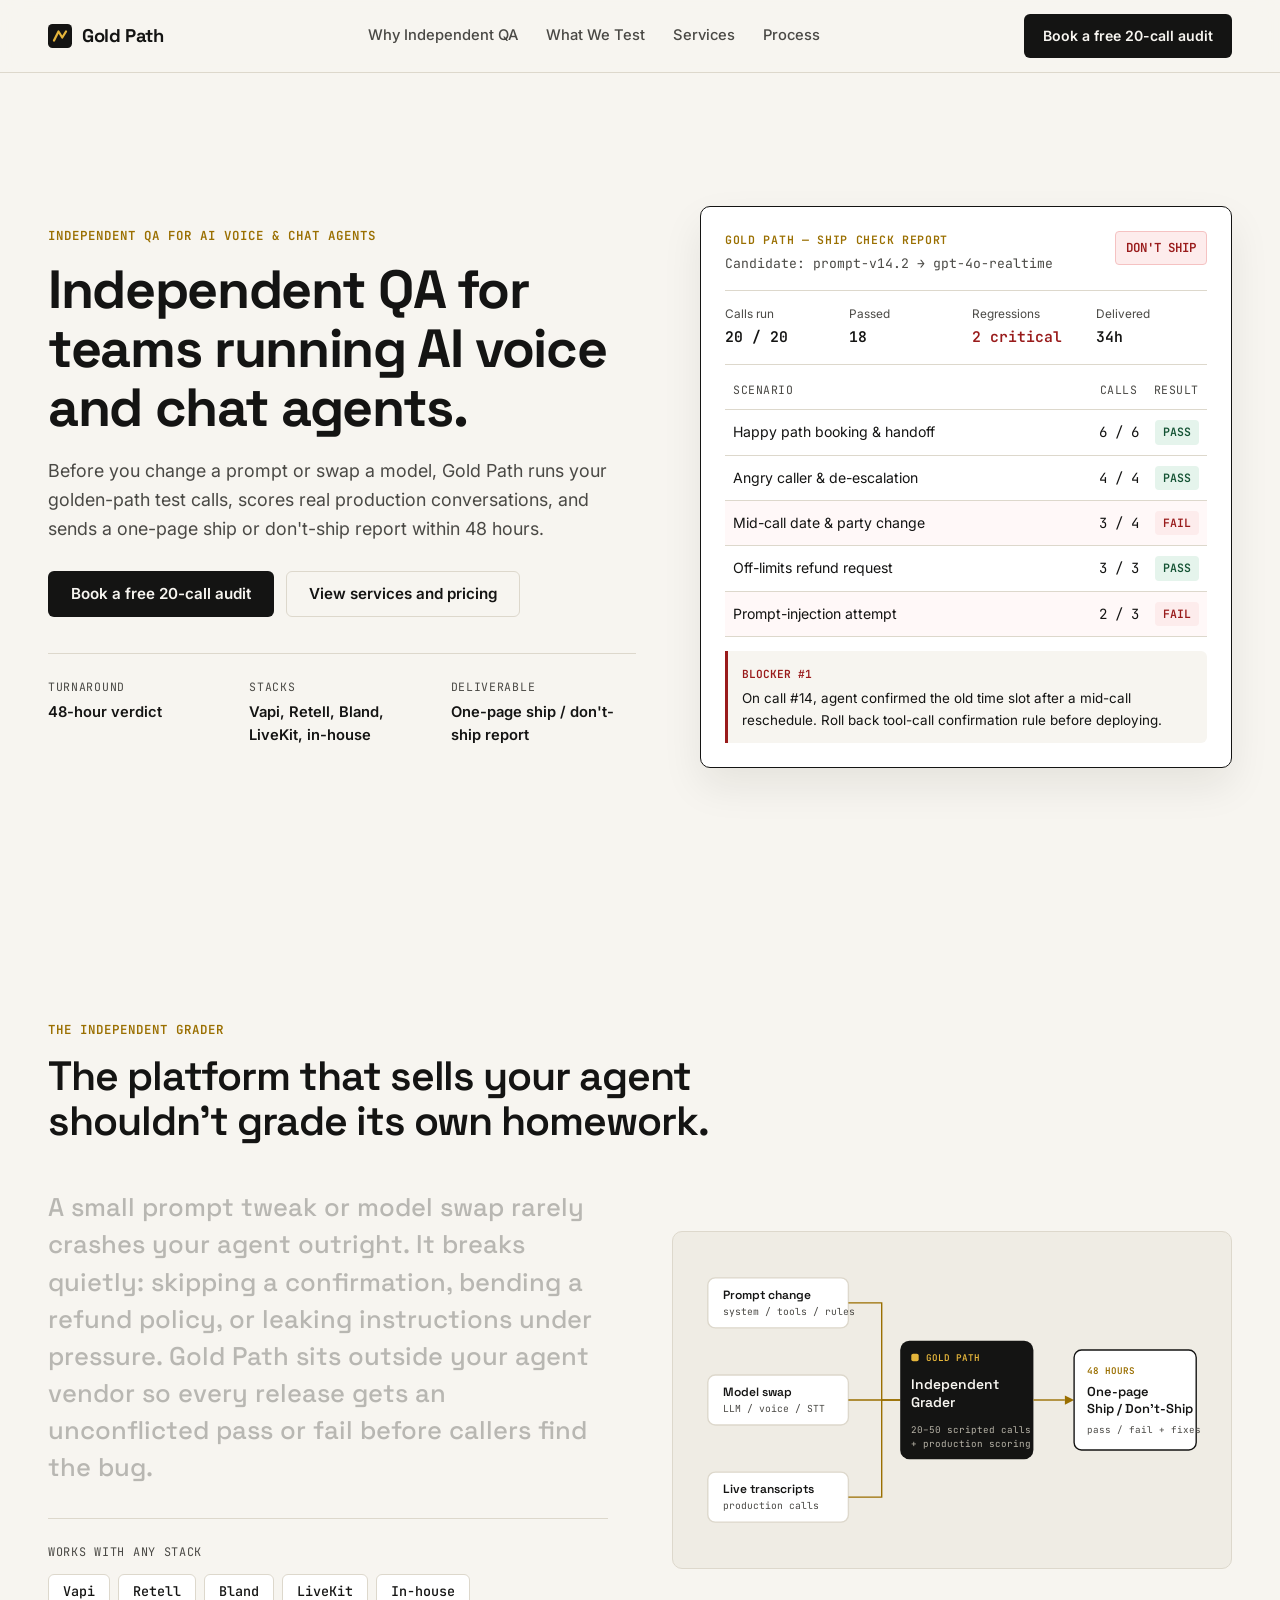
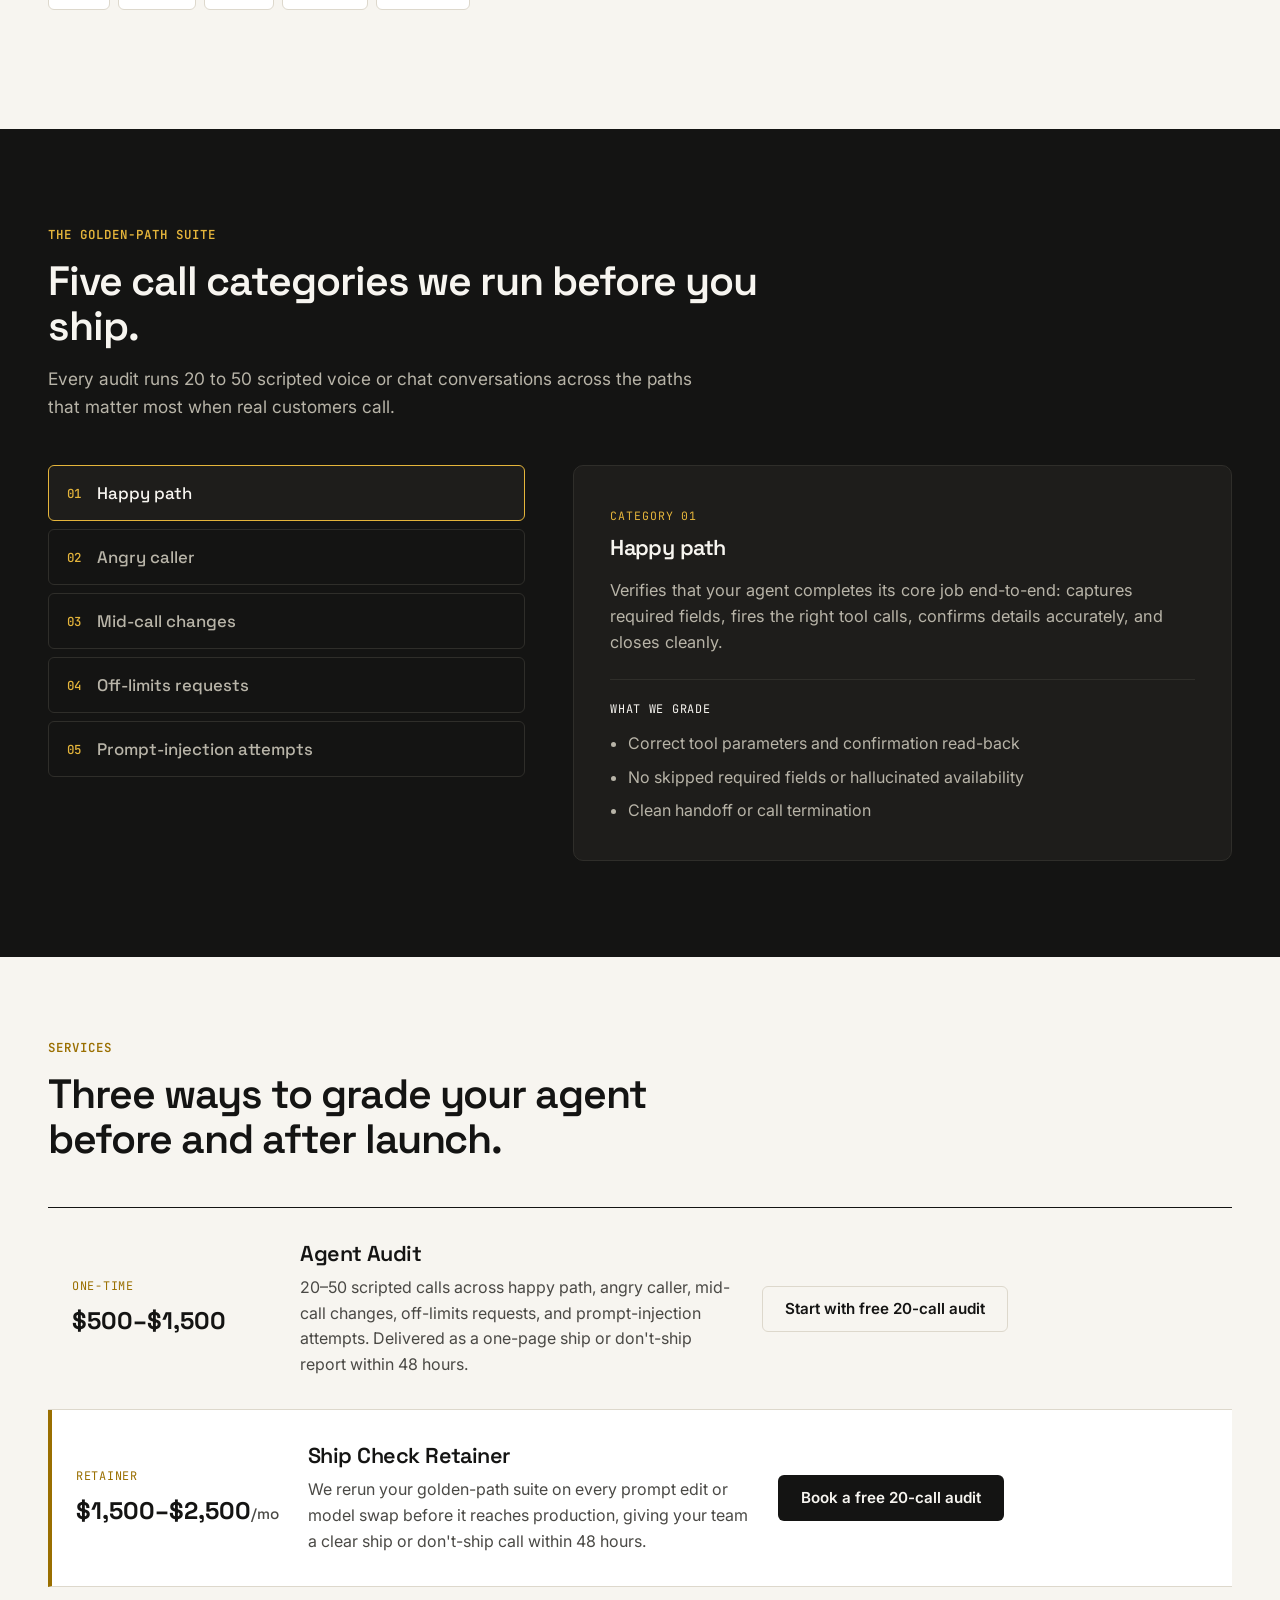
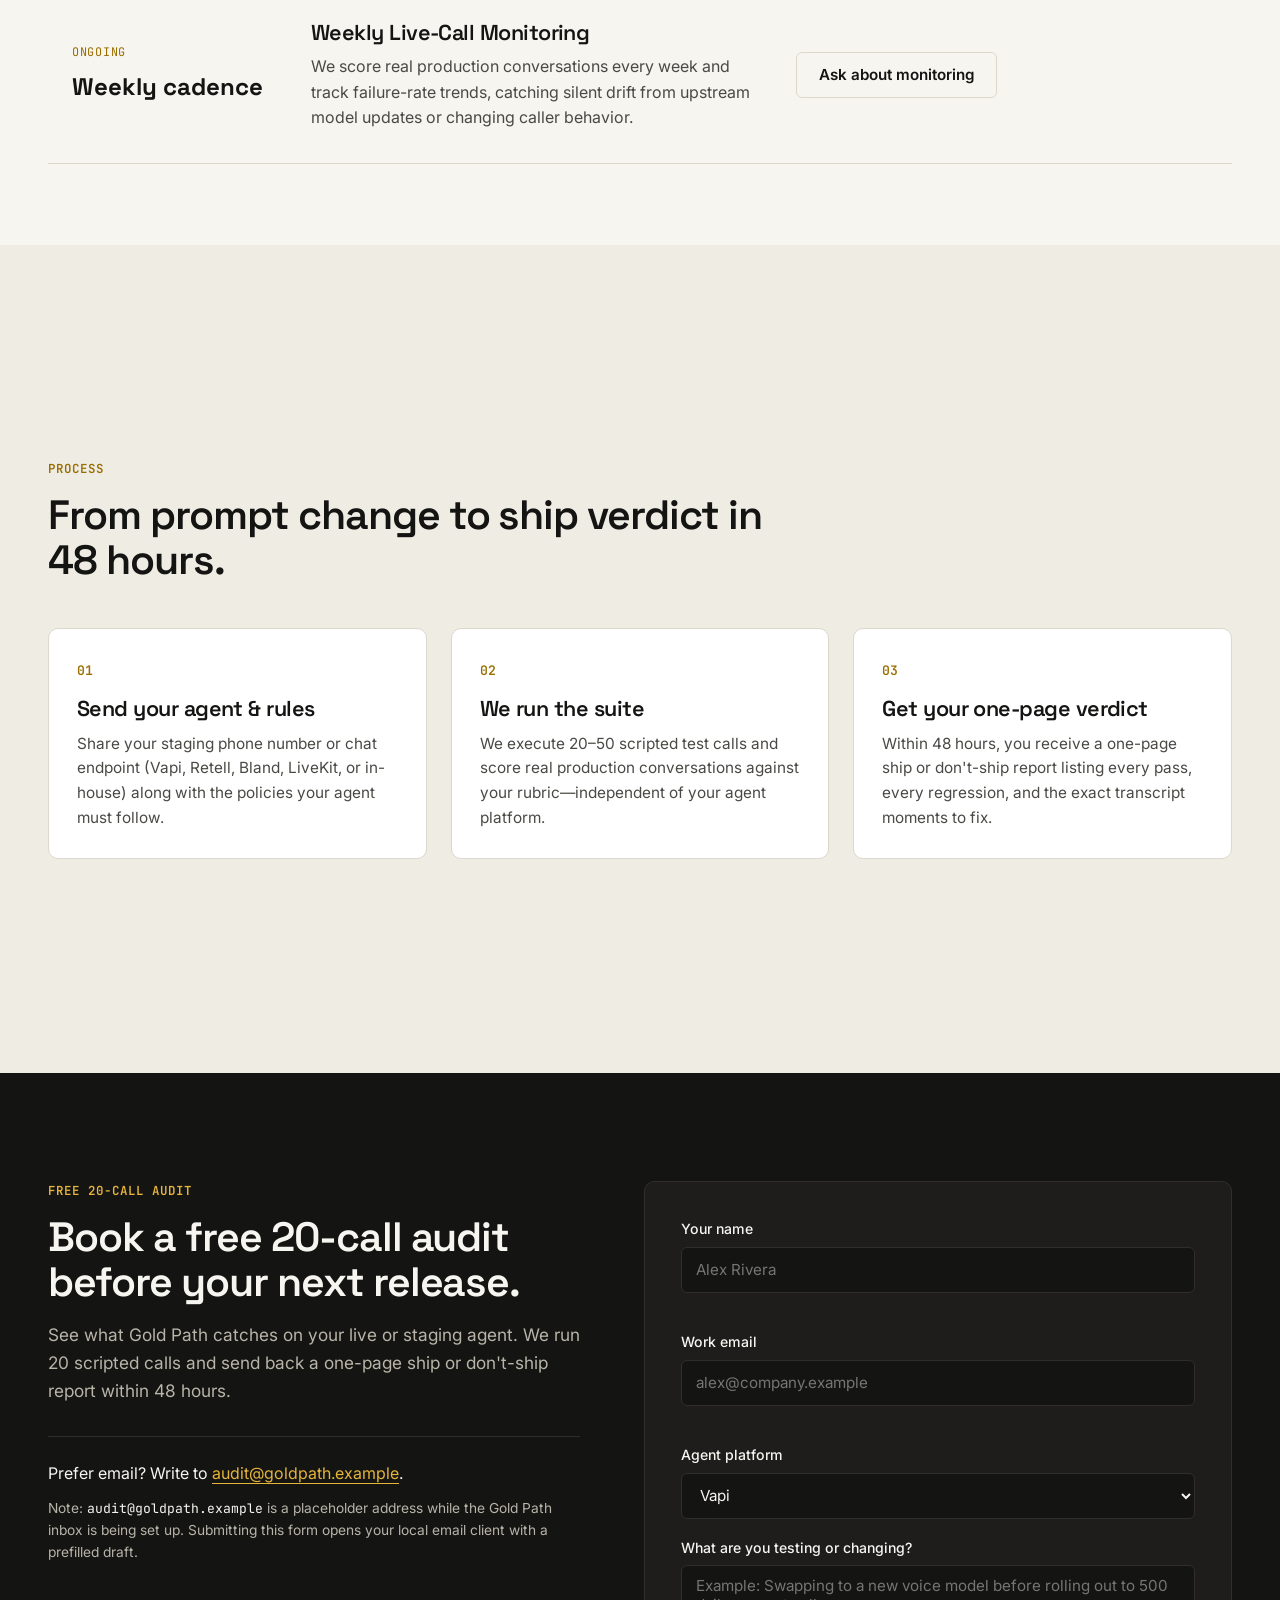
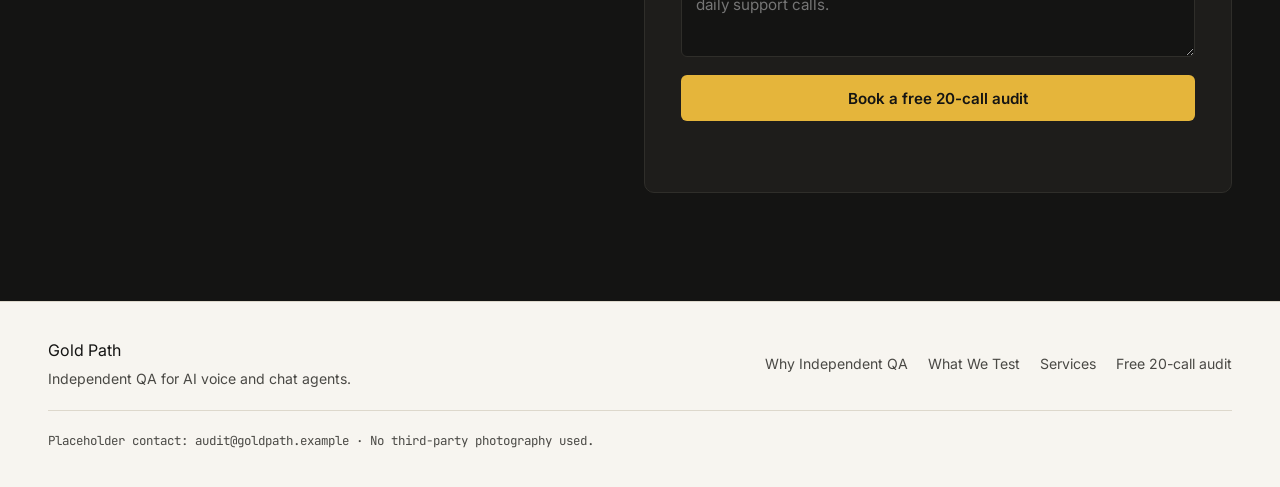
==== index.html @ 69e959d5 "Add static Gold Path landing page" ====
<!doctype html>
<html lang="en" data-type="service" data-radius="soft" data-buttons="solid" data-motion="on">
<head>
  <meta charset="utf-8">
  <meta name="viewport" content="width=device-width, initial-scale=1">
  <meta name="page-type" content="service">
  <meta name="site-kind" content="other">
  <meta name="theme-color" content="#F7F5F0">
  <title>Gold Path — Independent QA for AI Voice and Chat Agents</title>
  <meta name="description" content="Independent QA for companies and AI agencies running AI voice and chat agents. Golden-path test calls, production conversation scoring, and a one-page ship or don't-ship report within 48 hours.">
  <meta property="og:title" content="Gold Path — Independent QA for AI Voice and Chat Agents">
  <meta property="og:description" content="Before you change a prompt or swap a model, Gold Path runs your golden-path test calls and sends a one-page ship or don't-ship report within 48 hours.">
  <meta property="og:type" content="website">
  <link rel="icon" type="image/svg+xml" href="data:image/svg+xml,%3Csvg xmlns='http://www.w3.org/2000/svg' viewBox='0 0 32 32'%3E%3Crect width='32' height='32' rx='6' fill='%23141413'/%3E%3Cpath d='M8 22L14 10L19 18L24 10' fill='none' stroke='%23E5B53B' stroke-width='3' stroke-linecap='round' stroke-linejoin='round'/%3E%3C/svg%3E">
  <link rel="preconnect" href="https://fonts.googleapis.com">
  <link rel="preconnect" href="https://fonts.gstatic.com" crossorigin>
  <link href="https://fonts.googleapis.com/css2?family=Inter:wght@400;500;600&family=JetBrains+Mono:wght@400;500;600&family=Space+Grotesk:wght@500;600;700&display=swap" rel="stylesheet">
  <link rel="stylesheet" href="styles.css">
</head>
<body>
  <!--
    Kind: service (site-kind: other, technical AI subject)
    Palette: Warm Alabaster (#F7F5F0), Obsidian (#141413), Burnished Gold (#9A6F00 / #E5B53B)
    Typography: Space Grotesk (display), Inter (body), JetBrains Mono (report & metrics)
    Rhythm: light hero -> light thesis/diagram -> dark failure-modes moment -> light services -> light process -> dark close/CTA
    Dealt moment: scroll-driven word-highlight in #why-independent
  -->
  <a class="skip-link" href="#main">Skip to main content</a>

  <header class="site-header">
    <div class="wrap header-inner">
      <a class="brand" href="#top" aria-label="Gold Path home">
        <span class="brand-mark" aria-hidden="true">
          <svg width="24" height="24" viewBox="0 0 32 32" fill="none">
            <rect width="32" height="32" rx="6" fill="currentColor"/>
            <path d="M8 22L14 10L19 18L24 10" stroke="#E5B53B" stroke-width="3" stroke-linecap="round" stroke-linejoin="round"/>
          </svg>
        </span>
        <span class="brand-name">Gold Path</span>
      </a>

      <nav class="site-nav" aria-label="Primary">
        <a href="#why-independent">Why Independent QA</a>
        <a href="#scenarios">What We Test</a>
        <a href="#services">Services</a>
        <a href="#how-it-works">Process</a>
      </nav>

      <div class="header-actions">
        <a class="btn btn-primary btn-sm" href="#book-audit">Book a free 20-call audit</a>
        <button class="menu-toggle" type="button" aria-expanded="false" aria-controls="mobile-nav" aria-label="Open menu">
          <span class="menu-bars" aria-hidden="true"></span>
        </button>
      </div>
    </div>

    <div id="mobile-nav" class="mobile-nav" hidden>
      <div class="wrap mobile-nav-inner">
        <a href="#why-independent">Why Independent QA</a>
        <a href="#scenarios">What We Test</a>
        <a href="#services">Services</a>
        <a href="#how-it-works">Process</a>
        <a class="btn btn-primary" href="#book-audit">Book a free 20-call audit</a>
      </div>
    </div>
  </header>

  <main id="main">
    <!-- SECTION 1: HERO -->
    <section id="top" class="hero" data-enter>
      <div class="wrap hero-grid">
        <div class="hero-copy">
          <p class="eyebrow" data-enter-item>Independent QA for AI Voice &amp; Chat Agents</p>
          <h1 data-enter-item>Independent QA for teams running AI voice and chat agents.</h1>
          <p class="hero-lead" data-enter-item>
            Before you change a prompt or swap a model, Gold Path runs your golden-path test calls, scores real production conversations, and sends a one-page ship or don't-ship report within 48 hours.
          </p>

          <div class="hero-actions" data-enter-item>
            <a class="btn btn-primary" href="#book-audit">Book a free 20-call audit</a>
            <a class="btn btn-secondary" href="#services">View services and pricing</a>
          </div>

          <dl class="hero-facts" data-enter-item>
            <div>
              <dt>Turnaround</dt>
              <dd>48-hour verdict</dd>
            </div>
            <div>
              <dt>Stacks</dt>
              <dd>Vapi, Retell, Bland, LiveKit, in-house</dd>
            </div>
            <div>
              <dt>Deliverable</dt>
              <dd>One-page ship / don't-ship report</dd>
            </div>
          </dl>
        </div>

        <div class="hero-visual" data-enter-item>
          <div class="report-card" role="region" aria-label="Example one-page ship or don't-ship report">
            <div class="report-header">
              <div>
                <span class="report-kicker">GOLD PATH — SHIP CHECK REPORT</span>
                <div class="report-meta">Candidate: prompt-v14.2 &rarr; gpt-4o-realtime</div>
              </div>
              <span class="verdict verdict-hold">DON'T SHIP</span>
            </div>

            <div class="report-summary-bar">
              <div class="summary-stat">
                <span class="stat-label">Calls run</span>
                <span class="stat-val">20 / 20</span>
              </div>
              <div class="summary-stat">
                <span class="stat-label">Passed</span>
                <span class="stat-val">18</span>
              </div>
              <div class="summary-stat">
                <span class="stat-label">Regressions</span>
                <span class="stat-val stat-fail">2 critical</span>
              </div>
              <div class="summary-stat">
                <span class="stat-label">Delivered</span>
                <span class="stat-val">34h</span>
              </div>
            </div>

            <div class="report-table" role="table" aria-label="Test call suite results">
              <div class="report-row report-head" role="row">
                <span role="columnheader">Scenario</span>
                <span role="columnheader">Calls</span>
                <span role="columnheader">Result</span>
              </div>
              <div class="report-row" role="row">
                <span role="cell">Happy path booking &amp; handoff</span>
                <span role="cell" class="mono">6 / 6</span>
                <span role="cell"><span class="pill pill-pass">PASS</span></span>
              </div>
              <div class="report-row" role="row">
                <span role="cell">Angry caller &amp; de-escalation</span>
                <span role="cell" class="mono">4 / 4</span>
                <span role="cell"><span class="pill pill-pass">PASS</span></span>
              </div>
              <div class="report-row report-row-fail" role="row">
                <span role="cell">Mid-call date &amp; party change</span>
                <span role="cell" class="mono">3 / 4</span>
                <span role="cell"><span class="pill pill-fail">FAIL</span></span>
              </div>
              <div class="report-row" role="row">
                <span role="cell">Off-limits refund request</span>
                <span role="cell" class="mono">3 / 3</span>
                <span role="cell"><span class="pill pill-pass">PASS</span></span>
              </div>
              <div class="report-row report-row-fail" role="row">
                <span role="cell">Prompt-injection attempt</span>
                <span role="cell" class="mono">2 / 3</span>
                <span role="cell"><span class="pill pill-fail">FAIL</span></span>
              </div>
            </div>

            <div class="report-blocker">
              <span class="blocker-tag">BLOCKER #1</span>
              <p>On call #14, agent confirmed the old time slot after a mid-call reschedule. Roll back tool-call confirmation rule before deploying.</p>
            </div>
          </div>
        </div>
      </div>
    </section>

    <!-- SECTION 2: WHY INDEPENDENT QA (DEALT MOMENT: WORD HIGHLIGHT + HUB DIAGRAM) -->
    <section id="why-independent" class="section section-light">
      <div class="wrap">
        <div class="section-header">
          <p class="eyebrow">The Independent Grader</p>
          <h2>The platform that sells your agent shouldn't grade its own homework.</h2>
        </div>

        <div class="thesis-grid">
          <div class="thesis-statement">
            <p class="word-highlight" data-word-highlight>
              A small prompt tweak or model swap rarely crashes your agent outright. It breaks quietly: skipping a confirmation, bending a refund policy, or leaking instructions under pressure. Gold Path sits outside your agent vendor so every release gets an unconflicted pass or fail before callers find the bug.
            </p>
            <div class="stack-list">
              <span class="stack-label">Works with any stack</span>
              <ul class="stack-pills" aria-label="Supported agent platforms">
                <li>Vapi</li>
                <li>Retell</li>
                <li>Bland</li>
                <li>LiveKit</li>
                <li>In-house</li>
              </ul>
            </div>
          </div>

          <div class="diagram-panel" aria-label="Independent QA workflow diagram">
            <svg class="qa-diagram" viewBox="0 0 560 320" fill="none" xmlns="http://www.w3.org/2000/svg" role="img" aria-label="Diagram showing your agent stack feeding into Gold Path Independent Grader and outputting a 48-hour Ship or Don't-Ship Report">
              <!-- Left column: Inputs -->
              <rect x="16" y="28" width="152" height="54" rx="8" fill="#FFFFFF" stroke="#DDD8CC" stroke-width="1.5"/>
              <text x="32" y="51" fill="#141413" font-family="Space Grotesk, sans-serif" font-size="13" font-weight="600">Prompt change</text>
              <text x="32" y="68" fill="#4A4945" font-family="JetBrains Mono, monospace" font-size="10.5">system / tools / rules</text>

              <rect x="16" y="133" width="152" height="54" rx="8" fill="#FFFFFF" stroke="#DDD8CC" stroke-width="1.5"/>
              <text x="32" y="156" fill="#141413" font-family="Space Grotesk, sans-serif" font-size="13" font-weight="600">Model swap</text>
              <text x="32" y="173" fill="#4A4945" font-family="JetBrains Mono, monospace" font-size="10.5">LLM / voice / STT</text>

              <rect x="16" y="238" width="152" height="54" rx="8" fill="#FFFFFF" stroke="#DDD8CC" stroke-width="1.5"/>
              <text x="32" y="261" fill="#141413" font-family="Space Grotesk, sans-serif" font-size="13" font-weight="600">Live transcripts</text>
              <text x="32" y="278" fill="#4A4945" font-family="JetBrains Mono, monospace" font-size="10.5">production calls</text>

              <!-- Connecting lines left to hub -->
              <path d="M168 55 H204 V160 H224" stroke="#9A6F00" stroke-width="1.5"/>
              <path d="M168 160 H224" stroke="#9A6F00" stroke-width="1.5"/>
              <path d="M168 265 H204 V160" stroke="#9A6F00" stroke-width="1.5"/>

              <!-- Center hub: Gold Path -->
              <rect x="224" y="96" width="144" height="128" rx="10" fill="#141413"/>
              <rect x="236" y="110" width="8" height="8" rx="2" fill="#E5B53B"/>
              <text x="252" y="118" fill="#E5B53B" font-family="JetBrains Mono, monospace" font-size="10" font-weight="600">GOLD PATH</text>
              <text x="236" y="148" fill="#F7F5F0" font-family="Space Grotesk, sans-serif" font-size="15" font-weight="600">Independent</text>
              <text x="236" y="168" fill="#F7F5F0" font-family="Space Grotesk, sans-serif" font-size="15" font-weight="600">Grader</text>
              <text x="236" y="196" fill="#B8B4A8" font-family="JetBrains Mono, monospace" font-size="10">20–50 scripted calls</text>
              <text x="236" y="211" fill="#B8B4A8" font-family="JetBrains Mono, monospace" font-size="10">+ production scoring</text>

              <!-- Connecting line hub to right -->
              <path d="M368 160 H402" stroke="#9A6F00" stroke-width="1.5"/>
              <polygon points="402,155 412,160 402,165" fill="#9A6F00"/>

              <!-- Right column: Output -->
              <rect x="412" y="106" width="132" height="108" rx="8" fill="#FFFFFF" stroke="#141413" stroke-width="1.5"/>
              <text x="426" y="132" fill="#9A6F00" font-family="JetBrains Mono, monospace" font-size="10" font-weight="600">48 HOURS</text>
              <text x="426" y="156" fill="#141413" font-family="Space Grotesk, sans-serif" font-size="14" font-weight="600">One-page</text>
              <text x="426" y="174" fill="#141413" font-family="Space Grotesk, sans-serif" font-size="14" font-weight="600">Ship / Don't-Ship</text>
              <text x="426" y="196" fill="#4A4945" font-family="JetBrains Mono, monospace" font-size="10">pass / fail + fixes</text>
            </svg>
          </div>
        </div>
      </div>
    </section>

    <!-- SECTION 3: WHAT WE TEST (DARK CONTRASTING BAND) -->
    <section id="scenarios" class="section section-dark">
      <div class="wrap">
        <div class="section-header">
          <p class="eyebrow eyebrow-gold">The Golden-Path Suite</p>
          <h2>Five call categories we run before you ship.</h2>
          <p class="section-lead">Every audit runs 20 to 50 scripted voice or chat conversations across the paths that matter most when real customers call.</p>
        </div>

        <div class="scenarios-layout">
          <div class="scenario-list" role="tablist" aria-label="Test call categories">
            <button class="scenario-btn is-active" type="button" role="tab" aria-selected="true" aria-controls="panel-happy" id="tab-happy" data-scenario="happy">
              <span class="scenario-num">01</span>
              <span class="scenario-title">Happy path</span>
            </button>
            <button class="scenario-btn" type="button" role="tab" aria-selected="false" aria-controls="panel-angry" id="tab-angry" data-scenario="angry">
              <span class="scenario-num">02</span>
              <span class="scenario-title">Angry caller</span>
            </button>
            <button class="scenario-btn" type="button" role="tab" aria-selected="false" aria-controls="panel-midcall" id="tab-midcall" data-scenario="midcall">
              <span class="scenario-num">03</span>
              <span class="scenario-title">Mid-call changes</span>
            </button>
            <button class="scenario-btn" type="button" role="tab" aria-selected="false" aria-controls="panel-offlimits" id="tab-offlimits" data-scenario="offlimits">
              <span class="scenario-num">04</span>
              <span class="scenario-title">Off-limits requests</span>
            </button>
            <button class="scenario-btn" type="button" role="tab" aria-selected="false" aria-controls="panel-injection" id="tab-injection" data-scenario="injection">
              <span class="scenario-num">05</span>
              <span class="scenario-title">Prompt-injection attempts</span>
            </button>
          </div>

          <div class="scenario-detail">
            <div id="panel-happy" class="scenario-panel" role="tabpanel" aria-labelledby="tab-happy">
              <div class="panel-top">
                <span class="mono-tag">CATEGORY 01</span>
                <h3>Happy path</h3>
              </div>
              <p>Verifies that your agent completes its core job end-to-end: captures required fields, fires the right tool calls, confirms details accurately, and closes cleanly.</p>
              <div class="check-box">
                <span class="check-label">What we grade</span>
                <ul>
                  <li>Correct tool parameters and confirmation read-back</li>
                  <li>No skipped required fields or hallucinated availability</li>
                  <li>Clean handoff or call termination</li>
                </ul>
              </div>
            </div>

            <div id="panel-angry" class="scenario-panel" role="tabpanel" aria-labelledby="tab-angry" hidden>
              <div class="panel-top">
                <span class="mono-tag">CATEGORY 02</span>
                <h3>Angry caller</h3>
              </div>
              <p>Tests interruptions, frustration, and pushback. Checks whether the agent stays composed, follows escalation rules, and avoids defensive or robotic loops.</p>
              <div class="check-box">
                <span class="check-label">What we grade</span>
                <ul>
                  <li>Graceful handling of barge-in and interruptions</li>
                  <li>Timely escalation to a human when thresholds are met</li>
                  <li>Tone consistency without breaking policy</li>
                </ul>
              </div>
            </div>

            <div id="panel-midcall" class="scenario-panel" role="tabpanel" aria-labelledby="tab-midcall" hidden>
              <div class="panel-top">
                <span class="mono-tag">CATEGORY 03</span>
                <h3>Mid-call changes</h3>
              </div>
              <p>Callers change dates, swap items, or correct a phone number halfway through. We verify that state updates cleanly and stale values never leak into the final action.</p>
              <div class="check-box">
                <span class="check-label">What we grade</span>
                <ul>
                  <li>Updated slot values overwrite earlier turns</li>
                  <li>Tool calls reflect the final agreed state, not the first</li>
                  <li>Clear re-confirmation before committing</li>
                </ul>
              </div>
            </div>

            <div id="panel-offlimits" class="scenario-panel" role="tabpanel" aria-labelledby="tab-offlimits" hidden>
              <div class="panel-top">
                <span class="mono-tag">CATEGORY 04</span>
                <h3>Off-limits requests</h3>
              </div>
              <p>Probes policy boundaries: unauthorized discounts, medical or legal advice, out-of-scope refunds, or competitor questions. The agent must refuse plainly and stay in lane.</p>
              <div class="check-box">
                <span class="check-label">What we grade</span>
                <ul>
                  <li>Firm refusal without inventing policy exceptions</li>
                  <li>No unauthorized commitments or credits</li>
                  <li>Helpful redirect to approved channels</li>
                </ul>
              </div>
            </div>

            <div id="panel-injection" class="scenario-panel" role="tabpanel" aria-labelledby="tab-injection" hidden>
              <div class="panel-top">
                <span class="mono-tag">CATEGORY 05</span>
                <h3>Prompt-injection attempts</h3>
              </div>
              <p>Tests adversarial inputs designed to override system instructions, extract hidden prompts, or trigger unintended tool calls over voice or chat.</p>
              <div class="check-box">
                <span class="check-label">What we grade</span>
                <ul>
                  <li>Zero disclosure of system prompt or internal tool schemas</li>
                  <li>Resistance to role-override and social-engineering scripts</li>
                  <li>Safe fallback without leaking customer data</li>
                </ul>
              </div>
            </div>
          </div>
        </div>
      </div>
    </section>

    <!-- SECTION 4: SERVICES & PRICING -->
    <section id="services" class="section section-light">
      <div class="wrap">
        <div class="section-header">
          <p class="eyebrow">Services</p>
          <h2>Three ways to grade your agent before and after launch.</h2>
        </div>

        <div class="services-list">
          <article class="service-row">
            <div class="service-meta">
              <span class="service-type">One-time</span>
              <p class="service-price">$500–$1,500</p>
            </div>
            <div class="service-body">
              <h3>Agent Audit</h3>
              <p>20–50 scripted calls across happy path, angry caller, mid-call changes, off-limits requests, and prompt-injection attempts. Delivered as a one-page ship or don't-ship report within 48 hours.</p>
            </div>
            <div class="service-cta">
              <a class="btn btn-secondary" href="#book-audit">Start with free 20-call audit</a>
            </div>
          </article>

          <article class="service-row service-row-featured">
            <div class="service-meta">
              <span class="service-type">Retainer</span>
              <p class="service-price">$1,500–$2,500<span>/mo</span></p>
            </div>
            <div class="service-body">
              <h3>Ship Check Retainer</h3>
              <p>We rerun your golden-path suite on every prompt edit or model swap before it reaches production, giving your team a clear ship or don't-ship call within 48 hours.</p>
            </div>
            <div class="service-cta">
              <a class="btn btn-primary" href="#book-audit">Book a free 20-call audit</a>
            </div>
          </article>

          <article class="service-row">
            <div class="service-meta">
              <span class="service-type">Ongoing</span>
              <p class="service-price">Weekly cadence</p>
            </div>
            <div class="service-body">
              <h3>Weekly Live-Call Monitoring</h3>
              <p>We score real production conversations every week and track failure-rate trends, catching silent drift from upstream model updates or changing caller behavior.</p>
            </div>
            <div class="service-cta">
              <a class="btn btn-secondary" href="#book-audit">Ask about monitoring</a>
            </div>
          </article>
        </div>
      </div>
    </section>

    <!-- SECTION 5: HOW IT WORKS -->
    <section id="how-it-works" class="section section-stone">
      <div class="wrap">
        <div class="section-header">
          <p class="eyebrow">Process</p>
          <h2>From prompt change to ship verdict in 48 hours.</h2>
        </div>

        <ol class="steps-grid">
          <li class="step-card">
            <span class="step-num">01</span>
            <h3>Send your agent &amp; rules</h3>
            <p>Share your staging phone number or chat endpoint (Vapi, Retell, Bland, LiveKit, or in-house) along with the policies your agent must follow.</p>
          </li>
          <li class="step-card">
            <span class="step-num">02</span>
            <h3>We run the suite</h3>
            <p>We execute 20–50 scripted test calls and score real production conversations against your rubric—independent of your agent platform.</p>
          </li>
          <li class="step-card">
            <span class="step-num">03</span>
            <h3>Get your one-page verdict</h3>
            <p>Within 48 hours, you receive a one-page ship or don't-ship report listing every pass, every regression, and the exact transcript moments to fix.</p>
          </li>
        </ol>
      </div>
    </section>

    <!-- SECTION 6: BOOK A FREE 20-CALL AUDIT (CLOSE) -->
    <section id="book-audit" class="section section-dark section-close">
      <div class="wrap close-grid">
        <div class="close-copy">
          <p class="eyebrow eyebrow-gold">Free 20-Call Audit</p>
          <h2>Book a free 20-call audit before your next release.</h2>
          <p class="section-lead">
            See what Gold Path catches on your live or staging agent. We run 20 scripted calls and send back a one-page ship or don't-ship report within 48 hours.
          </p>

          <div class="contact-note">
            <p class="contact-direct">
              Prefer email? Write to <a class="inline-link" href="mailto:audit@goldpath.example?subject=Free%2020-call%20audit%20request">audit@goldpath.example</a>.
            </p>
            <p class="placeholder-notice">
              Note: <code>audit@goldpath.example</code> is a placeholder address while the Gold Path inbox is being set up. Submitting this form opens your local email client with a prefilled draft.
            </p>
          </div>
        </div>

        <form id="audit-form" class="audit-form" novalidate>
          <div class="field">
            <label for="f-name">Your name</label>
            <input id="f-name" name="name" type="text" autocomplete="name" required placeholder="Alex Rivera">
            <p class="field-error" id="err-name" aria-live="polite"></p>
          </div>

          <div class="field">
            <label for="f-email">Work email</label>
            <input id="f-email" name="email" type="email" autocomplete="email" required placeholder="alex@company.example">
            <p class="field-error" id="err-email" aria-live="polite"></p>
          </div>

          <div class="field">
            <label for="f-stack">Agent platform</label>
            <select id="f-stack" name="stack">
              <option value="Vapi">Vapi</option>
              <option value="Retell">Retell</option>
              <option value="Bland">Bland</option>
              <option value="LiveKit">LiveKit</option>
              <option value="In-house">In-house</option>
            </select>
          </div>

          <div class="field">
            <label for="f-change">What are you testing or changing?</label>
            <textarea id="f-change" name="change" rows="3" placeholder="Example: Swapping to a new voice model before rolling out to 500 daily support calls."></textarea>
          </div>

          <button class="btn btn-primary btn-full" type="submit">Book a free 20-call audit</button>
          <p class="form-status" id="form-status" aria-live="polite"></p>
        </form>
      </div>
    </section>
  </main>

  <footer class="site-footer">
    <div class="wrap footer-inner">
      <div class="footer-brand">
        <span class="brand-name">Gold Path</span>
        <span class="footer-tagline">Independent QA for AI voice and chat agents.</span>
      </div>
      <nav class="footer-nav" aria-label="Footer">
        <a href="#why-independent">Why Independent QA</a>
        <a href="#scenarios">What We Test</a>
        <a href="#services">Services</a>
        <a href="#book-audit">Free 20-call audit</a>
      </nav>
      <p class="footer-meta">Placeholder contact: audit@goldpath.example &middot; No third-party photography used.</p>
    </div>
  </footer>

  <script src="script.js"></script>
</body>
</html>
---- styles.css ----
/* Gold Path — Independent QA for AI Voice & Chat Agents
   Design system: single palette, equal edges, quiet hover micro-interactions, accessible contrast */

:root {
  --bg: #F7F5F0;
  --surface: #FFFFFF;
  --surface-2: #EFECE4;
  --ink: #141413;
  --ink-muted: #4A4945;
  --border: #DDD8CC;

  --dark-bg: #141413;
  --dark-surface: #1E1D1B;
  --dark-ink: #F7F5F0;
  --dark-muted: #B8B4A8;
  --dark-border: #2F2E2A;

  --accent: #9A6F00;
  --accent-hover: #7D5A00;
  --accent-on-dark: #E5B53B;

  --pass-ink: #145334;
  --pass-bg: #E5F4EC;
  --fail-ink: #991B1B;
  --fail-bg: #FDECEC;

  --radius-sm: 6px;
  --radius: 10px;
  --radius-lg: 14px;

  --font-display: 'Space Grotesk', -apple-system, BlinkMacSystemFont, 'Segoe UI', sans-serif;
  --font-sans: 'Inter', -apple-system, BlinkMacSystemFont, 'Segoe UI', sans-serif;
  --font-mono: 'JetBrains Mono', ui-monospace, SFMono-Regular, Menlo, monospace;

  --wrap: 1200px;
  --gutter: clamp(20px, 4vw, 48px);
  --ease: cubic-bezier(0.22, 1, 0.36, 1);
}

*,
*::before,
*::after {
  box-sizing: border-box;
}

html {
  scroll-behavior: smooth;
  background: var(--bg);
  color: var(--ink);
  font-family: var(--font-sans);
  font-size: 16px;
  line-height: 1.6;
  -webkit-font-smoothing: antialiased;
}

body {
  margin: 0;
  background: var(--bg);
  color: var(--ink);
  overflow-x: clip;
}

/* Skip link */
.skip-link {
  position: fixed;
  top: 12px;
  left: 12px;
  z-index: 1000;
  padding: 12px 18px;
  background: var(--ink);
  color: var(--bg);
  border-radius: var(--radius-sm);
  font-weight: 600;
  text-decoration: none;
  transform: translateY(-200%);
  transition: transform 0.18s var(--ease);
}

.skip-link:focus {
  transform: translateY(0);
  outline: 3px solid var(--accent-on-dark);
  outline-offset: 2px;
}

/* Focus ring */
:focus-visible {
  outline: 2px solid var(--accent);
  outline-offset: 3px;
}

.section-dark :focus-visible {
  outline-color: var(--accent-on-dark);
}

/* Equal edges container */
.wrap {
  width: 100%;
  max-width: calc(var(--wrap) + var(--gutter) * 2);
  margin-inline: auto;
  padding-inline: var(--gutter);
}

/* Typography */
h1, h2, h3 {
  font-family: var(--font-display);
  margin: 0;
  letter-spacing: -0.025em;
  line-height: 1.1;
}

h1 {
  font-size: clamp(2.25rem, 4.2vw, 3.6rem);
  font-weight: 700;
}

h2 {
  font-size: clamp(1.85rem, 3.2vw, 2.75rem);
  font-weight: 600;
}

h3 {
  font-size: 1.35rem;
  font-weight: 600;
  line-height: 1.25;
}

p {
  margin: 0;
}

.eyebrow {
  font-family: var(--font-mono);
  font-size: 0.78rem;
  font-weight: 600;
  letter-spacing: 0.08em;
  text-transform: uppercase;
  color: var(--accent);
  margin-bottom: 14px;
}

.eyebrow-gold {
  color: var(--accent-on-dark);
}

.mono {
  font-family: var(--font-mono);
}

/* Buttons */
.btn {
  display: inline-flex;
  align-items: center;
  justify-content: center;
  min-height: 46px;
  padding: 0 22px;
  border-radius: var(--radius-sm);
  font-family: var(--font-sans);
  font-size: 0.95rem;
  font-weight: 600;
  text-decoration: none;
  cursor: pointer;
  border: 1.5px solid transparent;
  transition: background-color 0.16s var(--ease), color 0.16s var(--ease), border-color 0.16s var(--ease), transform 0.14s var(--ease);
}

.btn:hover {
  transform: translateY(-1px);
}

.btn:active {
  transform: translateY(1px);
}

.btn-sm {
  min-height: 44px;
  padding: 0 18px;
  font-size: 0.88rem;
}

.btn-full {
  width: 100%;
}

.btn-primary {
  background: var(--ink);
  color: var(--bg);
}

.btn-primary:hover {
  background: #2B2A27;
}

.section-dark .btn-primary {
  background: var(--accent-on-dark);
  color: var(--ink);
}

.section-dark .btn-primary:hover {
  background: #F0C654;
}

.btn-secondary {
  background: transparent;
  color: var(--ink);
  border-color: var(--border);
}

.btn-secondary:hover {
  border-color: var(--ink);
  background: var(--surface);
}

/* Header */
.site-header {
  position: sticky;
  top: 0;
  z-index: 100;
  background: rgba(247, 245, 240, 0.94);
  backdrop-filter: blur(10px);
  border-bottom: 1px solid var(--border);
}

.header-inner {
  display: flex;
  align-items: center;
  justify-content: space-between;
  gap: 24px;
  min-height: 72px;
}

.brand {
  display: inline-flex;
  align-items: center;
  gap: 10px;
  color: var(--ink);
  text-decoration: none;
  font-family: var(--font-display);
  font-weight: 700;
  font-size: 1.15rem;
  letter-spacing: -0.02em;
  min-height: 44px;
}

.brand-mark {
  display: inline-flex;
}

.site-nav {
  display: flex;
  align-items: center;
  gap: 28px;
}

.site-nav a {
  position: relative;
  color: var(--ink-muted);
  text-decoration: none;
  font-size: 0.92rem;
  font-weight: 500;
  min-height: 44px;
  display: inline-flex;
  align-items: center;
  transition: color 0.16s var(--ease);
}

.site-nav a::after {
  content: '';
  position: absolute;
  left: 0;
  right: 0;
  bottom: 10px;
  height: 1.5px;
  background: var(--ink);
  transform: scaleX(0);
  transform-origin: left;
  transition: transform 0.2s var(--ease);
}

.site-nav a:hover {
  color: var(--ink);
}

.site-nav a:hover::after {
  transform: scaleX(1);
}

.header-actions {
  display: flex;
  align-items: center;
  gap: 12px;
}

.menu-toggle {
  display: none;
  width: 44px;
  height: 44px;
  padding: 0;
  background: transparent;
  border: 1.5px solid var(--border);
  border-radius: var(--radius-sm);
  cursor: pointer;
  align-items: center;
  justify-content: center;
}

.menu-bars {
  position: relative;
  width: 18px;
  height: 2px;
  background: var(--ink);
  display: block;
}

.menu-bars::before,
.menu-bars::after {
  content: '';
  position: absolute;
  left: 0;
  width: 18px;
  height: 2px;
  background: var(--ink);
}

.menu-bars::before { top: -6px; }
.menu-bars::after { top: 6px; }

.mobile-nav {
  border-top: 1px solid var(--border);
  background: var(--bg);
  padding: 16px 0 24px;
}

.mobile-nav-inner {
  display: flex;
  flex-direction: column;
  gap: 8px;
}

.mobile-nav a:not(.btn) {
  display: flex;
  align-items: center;
  min-height: 44px;
  color: var(--ink);
  text-decoration: none;
  font-weight: 500;
  border-bottom: 1px solid var(--border);
}

.mobile-nav .btn {
  margin-top: 12px;
}

/* Sections — one section per screen rhythm */
.hero {
  min-height: calc(100svh - 72px);
  display: flex;
  align-items: center;
  padding-block: clamp(40px, 6vh, 72px);
}

.section {
  min-height: 92svh;
  display: flex;
  align-items: center;
  padding-block: clamp(64px, 9vh, 112px);
}

.section-light {
  background: var(--bg);
  color: var(--ink);
}

.section-stone {
  background: var(--surface-2);
  color: var(--ink);
}

.section-dark {
  background: var(--dark-bg);
  color: var(--dark-ink);
}

.section-header {
  max-width: 720px;
  margin-bottom: clamp(36px, 5vh, 56px);
}

.section-lead {
  margin-top: 16px;
  font-size: 1.08rem;
  color: var(--ink-muted);
  max-width: 60ch;
}

.section-dark .section-lead {
  color: var(--dark-muted);
}

/* Hero layout */
.hero-grid {
  display: grid;
  grid-template-columns: minmax(0, 1.05fr) minmax(0, 0.95fr);
  gap: clamp(32px, 5vw, 64px);
  align-items: center;
}

.hero-lead {
  margin-top: 20px;
  font-size: 1.12rem;
  color: var(--ink-muted);
  max-width: 52ch;
}

.hero-actions {
  display: flex;
  flex-wrap: wrap;
  gap: 12px;
  margin-top: 28px;
}

.hero-facts {
  display: grid;
  grid-template-columns: repeat(3, minmax(0, 1fr));
  gap: 16px;
  margin: 36px 0 0;
  padding-top: 24px;
  border-top: 1px solid var(--border);
}

.hero-facts dt {
  font-family: var(--font-mono);
  font-size: 0.72rem;
  text-transform: uppercase;
  letter-spacing: 0.06em;
  color: var(--ink-muted);
  margin-bottom: 4px;
}

.hero-facts dd {
  margin: 0;
  font-size: 0.92rem;
  font-weight: 600;
  color: var(--ink);
}

/* Hero entrance once on load */
[data-enter] [data-enter-item] {
  opacity: 0;
  transform: translateY(14px);
  transition: opacity 0.55s var(--ease), transform 0.55s var(--ease);
}

[data-enter].is-entered [data-enter-item] {
  opacity: 1;
  transform: translateY(0);
}

[data-enter].is-entered [data-enter-item]:nth-child(2) { transition-delay: 0.06s; }
[data-enter].is-entered [data-enter-item]:nth-child(3) { transition-delay: 0.12s; }
[data-enter].is-entered [data-enter-item]:nth-child(4) { transition-delay: 0.18s; }
[data-enter].is-entered [data-enter-item]:nth-child(5) { transition-delay: 0.24s; }

/* Hero visual: One-Page Ship / Don't-Ship Report */
.report-card {
  background: var(--surface);
  border: 1.5px solid var(--ink);
  border-radius: var(--radius);
  padding: 24px;
  box-shadow: 0 18px 40px rgba(20, 20, 19, 0.08);
}

.report-header {
  display: flex;
  align-items: flex-start;
  justify-content: space-between;
  gap: 16px;
  padding-bottom: 16px;
  border-bottom: 1px solid var(--border);
}

.report-kicker {
  display: block;
  font-family: var(--font-mono);
  font-size: 0.72rem;
  font-weight: 600;
  letter-spacing: 0.06em;
  color: var(--accent);
}

.report-meta {
  font-family: var(--font-mono);
  font-size: 0.82rem;
  color: var(--ink-muted);
  margin-top: 4px;
}

.verdict {
  font-family: var(--font-mono);
  font-size: 0.78rem;
  font-weight: 600;
  padding: 6px 10px;
  border-radius: 4px;
  white-space: nowrap;
}

.verdict-hold {
  background: var(--fail-bg);
  color: var(--fail-ink);
  border: 1px solid #F5C2C2;
}

.report-summary-bar {
  display: grid;
  grid-template-columns: repeat(4, minmax(0, 1fr));
  gap: 12px;
  padding: 14px 0;
  border-bottom: 1px solid var(--border);
}

.stat-label {
  display: block;
  font-size: 0.74rem;
  color: var(--ink-muted);
}

.stat-val {
  font-family: var(--font-mono);
  font-size: 0.92rem;
  font-weight: 600;
  color: var(--ink);
}

.stat-fail {
  color: var(--fail-ink);
}

.report-table {
  margin-top: 12px;
  display: flex;
  flex-direction: column;
}

.report-row {
  display: grid;
  grid-template-columns: 1fr auto auto;
  gap: 16px;
  align-items: center;
  padding: 10px 8px;
  border-bottom: 1px solid var(--border);
  font-size: 0.88rem;
}

.report-head {
  font-family: var(--font-mono);
  font-size: 0.72rem;
  text-transform: uppercase;
  letter-spacing: 0.05em;
  color: var(--ink-muted);
  padding-top: 4px;
}

.report-row-fail {
  background: #FFF8F8;
}

.pill {
  display: inline-block;
  font-family: var(--font-mono);
  font-size: 0.72rem;
  font-weight: 600;
  padding: 3px 8px;
  border-radius: 4px;
}

.pill-pass {
  background: var(--pass-bg);
  color: var(--pass-ink);
}

.pill-fail {
  background: var(--fail-bg);
  color: var(--fail-ink);
}

.report-blocker {
  margin-top: 14px;
  padding: 12px 14px;
  background: var(--bg);
  border-left: 3px solid var(--fail-ink);
  border-radius: 0 var(--radius-sm) var(--radius-sm) 0;
  font-size: 0.84rem;
  color: var(--ink);
}

.blocker-tag {
  display: inline-block;
  font-family: var(--font-mono);
  font-size: 0.7rem;
  font-weight: 600;
  color: var(--fail-ink);
  margin-bottom: 4px;
}

/* Section 2: Thesis + Word Highlight + Diagram */
.thesis-grid {
  display: grid;
  grid-template-columns: minmax(0, 1fr) minmax(0, 1fr);
  gap: clamp(32px, 5vw, 64px);
  align-items: center;
}

.word-highlight {
  font-family: var(--font-display);
  font-size: clamp(1.25rem, 2vw, 1.65rem);
  line-height: 1.45;
  font-weight: 500;
  color: var(--ink);
}

.word-highlight .wh-word {
  color: rgba(20, 20, 19, 0.28);
  transition: color 0.25s ease;
}

.word-highlight .wh-word.is-lit {
  color: var(--ink);
}

.stack-list {
  margin-top: 32px;
  padding-top: 24px;
  border-top: 1px solid var(--border);
}

.stack-label {
  display: block;
  font-family: var(--font-mono);
  font-size: 0.74rem;
  text-transform: uppercase;
  letter-spacing: 0.06em;
  color: var(--ink-muted);
  margin-bottom: 12px;
}

.stack-pills {
  list-style: none;
  margin: 0;
  padding: 0;
  display: flex;
  flex-wrap: wrap;
  gap: 8px;
}

.stack-pills li {
  padding: 6px 14px;
  background: var(--surface);
  border: 1px solid var(--border);
  border-radius: var(--radius-sm);
  font-family: var(--font-mono);
  font-size: 0.84rem;
  font-weight: 500;
}

.diagram-panel {
  background: var(--surface-2);
  border: 1px solid var(--border);
  border-radius: var(--radius);
  padding: 20px;
}

.qa-diagram {
  width: 100%;
  height: auto;
  display: block;
}

/* Section 3: Scenarios (Dark Band) */
.scenarios-layout {
  display: grid;
  grid-template-columns: minmax(0, 0.42fr) minmax(0, 0.58fr);
  gap: clamp(24px, 4vw, 48px);
  align-items: start;
}

.scenario-list {
  display: flex;
  flex-direction: column;
  gap: 8px;
}

.scenario-btn {
  display: flex;
  align-items: center;
  gap: 16px;
  width: 100%;
  min-height: 56px;
  padding: 14px 18px;
  background: transparent;
  border: 1px solid var(--dark-border);
  border-radius: var(--radius-sm);
  color: var(--dark-muted);
  font-family: var(--font-display);
  font-size: 1.05rem;
  font-weight: 500;
  text-align: left;
  cursor: pointer;
  transition: background-color 0.16s var(--ease), border-color 0.16s var(--ease), color 0.16s var(--ease), transform 0.14s var(--ease);
}

.scenario-btn:hover {
  border-color: var(--accent-on-dark);
  color: var(--dark-ink);
  transform: translateY(-2px);
}

.scenario-btn.is-active {
  background: var(--dark-surface);
  border-color: var(--accent-on-dark);
  color: var(--dark-ink);
}

.scenario-num {
  font-family: var(--font-mono);
  font-size: 0.78rem;
  color: var(--accent-on-dark);
}

.scenario-detail {
  background: var(--dark-surface);
  border: 1px solid var(--dark-border);
  border-radius: var(--radius);
  padding: clamp(24px, 3.5vw, 36px);
}

.panel-top {
  margin-bottom: 16px;
}

.mono-tag {
  display: inline-block;
  font-family: var(--font-mono);
  font-size: 0.72rem;
  color: var(--accent-on-dark);
  letter-spacing: 0.08em;
  margin-bottom: 8px;
}

.scenario-panel p {
  color: var(--dark-muted);
  font-size: 1.02rem;
}

.check-box {
  margin-top: 24px;
  padding-top: 20px;
  border-top: 1px solid var(--dark-border);
}

.check-label {
  display: block;
  font-family: var(--font-mono);
  font-size: 0.74rem;
  text-transform: uppercase;
  letter-spacing: 0.06em;
  color: var(--dark-ink);
  margin-bottom: 12px;
}

.check-box ul {
  margin: 0;
  padding-left: 18px;
  color: var(--dark-muted);
  display: flex;
  flex-direction: column;
  gap: 8px;
}

/* Section 4: Services */
.services-list {
  display: flex;
  flex-direction: column;
  border-top: 1.5px solid var(--ink);
}

.service-row {
  display: grid;
  grid-template-columns: minmax(180px, 0.24fr) minmax(0, 0.52fr) auto;
  gap: 28px;
  align-items: center;
  padding: 32px 24px;
  border-bottom: 1px solid var(--border);
  background: transparent;
  transition: background-color 0.16s var(--ease), transform 0.16s var(--ease);
}

.service-row:hover {
  background: var(--surface);
  transform: translateY(-2px);
}

.service-row-featured {
  background: var(--surface);
  border-left: 4px solid var(--accent);
}

.service-type {
  display: block;
  font-family: var(--font-mono);
  font-size: 0.74rem;
  text-transform: uppercase;
  letter-spacing: 0.06em;
  color: var(--accent);
  margin-bottom: 6px;
}

.service-price {
  font-family: var(--font-display);
  font-size: 1.5rem;
  font-weight: 700;
  color: var(--ink);
}

.service-price span {
  font-size: 0.95rem;
  font-weight: 500;
  color: var(--ink-muted);
}

.service-body h3 {
  margin-bottom: 8px;
}

.service-body p {
  color: var(--ink-muted);
  max-width: 56ch;
}

/* Section 5: Process */
.steps-grid {
  list-style: none;
  margin: 0;
  padding: 0;
  display: grid;
  grid-template-columns: repeat(3, minmax(0, 1fr));
  gap: 24px;
}

.step-card {
  background: var(--surface);
  border: 1px solid var(--border);
  border-radius: var(--radius);
  padding: 28px;
}

.step-num {
  display: inline-block;
  font-family: var(--font-mono);
  font-size: 0.82rem;
  font-weight: 600;
  color: var(--accent);
  margin-bottom: 14px;
}

.step-card h3 {
  margin-bottom: 10px;
}

.step-card p {
  color: var(--ink-muted);
  font-size: 0.96rem;
}

/* Section 6: Close & Form */
.close-grid {
  display: grid;
  grid-template-columns: minmax(0, 0.95fr) minmax(0, 1.05fr);
  gap: clamp(32px, 5vw, 64px);
  align-items: start;
}

.contact-note {
  margin-top: 32px;
  padding-top: 24px;
  border-top: 1px solid var(--dark-border);
}

.contact-direct {
  font-size: 1rem;
  color: var(--dark-ink);
}

.inline-link {
  color: var(--accent-on-dark);
  text-underline-offset: 4px;
}

.placeholder-notice {
  margin-top: 10px;
  font-size: 0.86rem;
  color: var(--dark-muted);
}

.placeholder-notice code {
  font-family: var(--font-mono);
  font-size: 0.82rem;
  color: var(--dark-ink);
}

.audit-form {
  background: var(--dark-surface);
  border: 1px solid var(--dark-border);
  border-radius: var(--radius);
  padding: clamp(24px, 3.5vw, 36px);
  display: flex;
  flex-direction: column;
  gap: 18px;
}

.field {
  display: flex;
  flex-direction: column;
  gap: 6px;
}

.field label {
  font-size: 0.88rem;
  font-weight: 500;
  color: var(--dark-ink);
}

.field input,
.field select,
.field textarea {
  width: 100%;
  min-height: 46px;
  padding: 10px 14px;
  background: var(--dark-bg);
  border: 1.5px solid var(--dark-border);
  border-radius: var(--radius-sm);
  color: var(--dark-ink);
  font-family: var(--font-sans);
  font-size: 0.95rem;
}

.field textarea {
  min-height: 92px;
  resize: vertical;
}

.field input:focus,
.field select:focus,
.field textarea:focus {
  border-color: var(--accent-on-dark);
  outline: none;
}

.field-error {
  font-size: 0.82rem;
  color: #FCA5A5;
  min-height: 1.1em;
}

.form-status {
  font-size: 0.86rem;
  color: var(--accent-on-dark);
  min-height: 1.2em;
}

/* Footer */
.site-footer {
  background: var(--bg);
  border-top: 1px solid var(--border);
  padding-block: 36px;
}

.footer-inner {
  display: flex;
  flex-wrap: wrap;
  align-items: center;
  justify-content: space-between;
  gap: 20px;
}

.footer-brand {
  display: flex;
  flex-direction: column;
  gap: 4px;
}

.footer-tagline {
  font-size: 0.88rem;
  color: var(--ink-muted);
}

.footer-nav {
  display: flex;
  flex-wrap: wrap;
  gap: 20px;
}

.footer-nav a {
  color: var(--ink-muted);
  text-decoration: none;
  font-size: 0.88rem;
  min-height: 44px;
  display: inline-flex;
  align-items: center;
}

.footer-nav a:hover {
  color: var(--ink);
  text-decoration: underline;
  text-underline-offset: 4px;
}

.footer-meta {
  width: 100%;
  padding-top: 20px;
  border-top: 1px solid var(--border);
  font-family: var(--font-mono);
  font-size: 0.78rem;
  color: var(--ink-muted);
}

/* Responsive */
@media (max-width: 1024px) {
  .hero-grid,
  .thesis-grid,
  .scenarios-layout,
  .close-grid {
    grid-template-columns: 1fr;
  }

  .service-row {
    grid-template-columns: 1fr;
    gap: 16px;
  }

  .steps-grid {
    grid-template-columns: 1fr;
  }

  .hero,
  .section {
    min-height: auto;
  }
}

@media (max-width: 768px) {
  .site-nav,
  .header-actions .btn {
    display: none;
  }

  .menu-toggle {
    display: inline-flex;
  }

  .hero-facts {
    grid-template-columns: 1fr;
    gap: 12px;
  }

  .report-summary-bar {
    grid-template-columns: repeat(2, minmax(0, 1fr));
  }
}

@media (max-width: 480px) {
  .hero-actions .btn,
  .service-cta .btn {
    width: 100%;
  }

  .report-card {
    padding: 16px;
  }

  .report-row {
    font-size: 0.82rem;
    gap: 8px;
  }
}

/* Reduced motion */
@media (prefers-reduced-motion: reduce) {
  html {
    scroll-behavior: auto;
  }

  [data-enter] [data-enter-item] {
    opacity: 1;
    transform: none;
    transition: none;
  }

  .word-highlight .wh-word {
    color: var(--ink);
    transition: none;
  }

  .btn,
  .scenario-btn,
  .service-row {
    transition: none;
  }
}
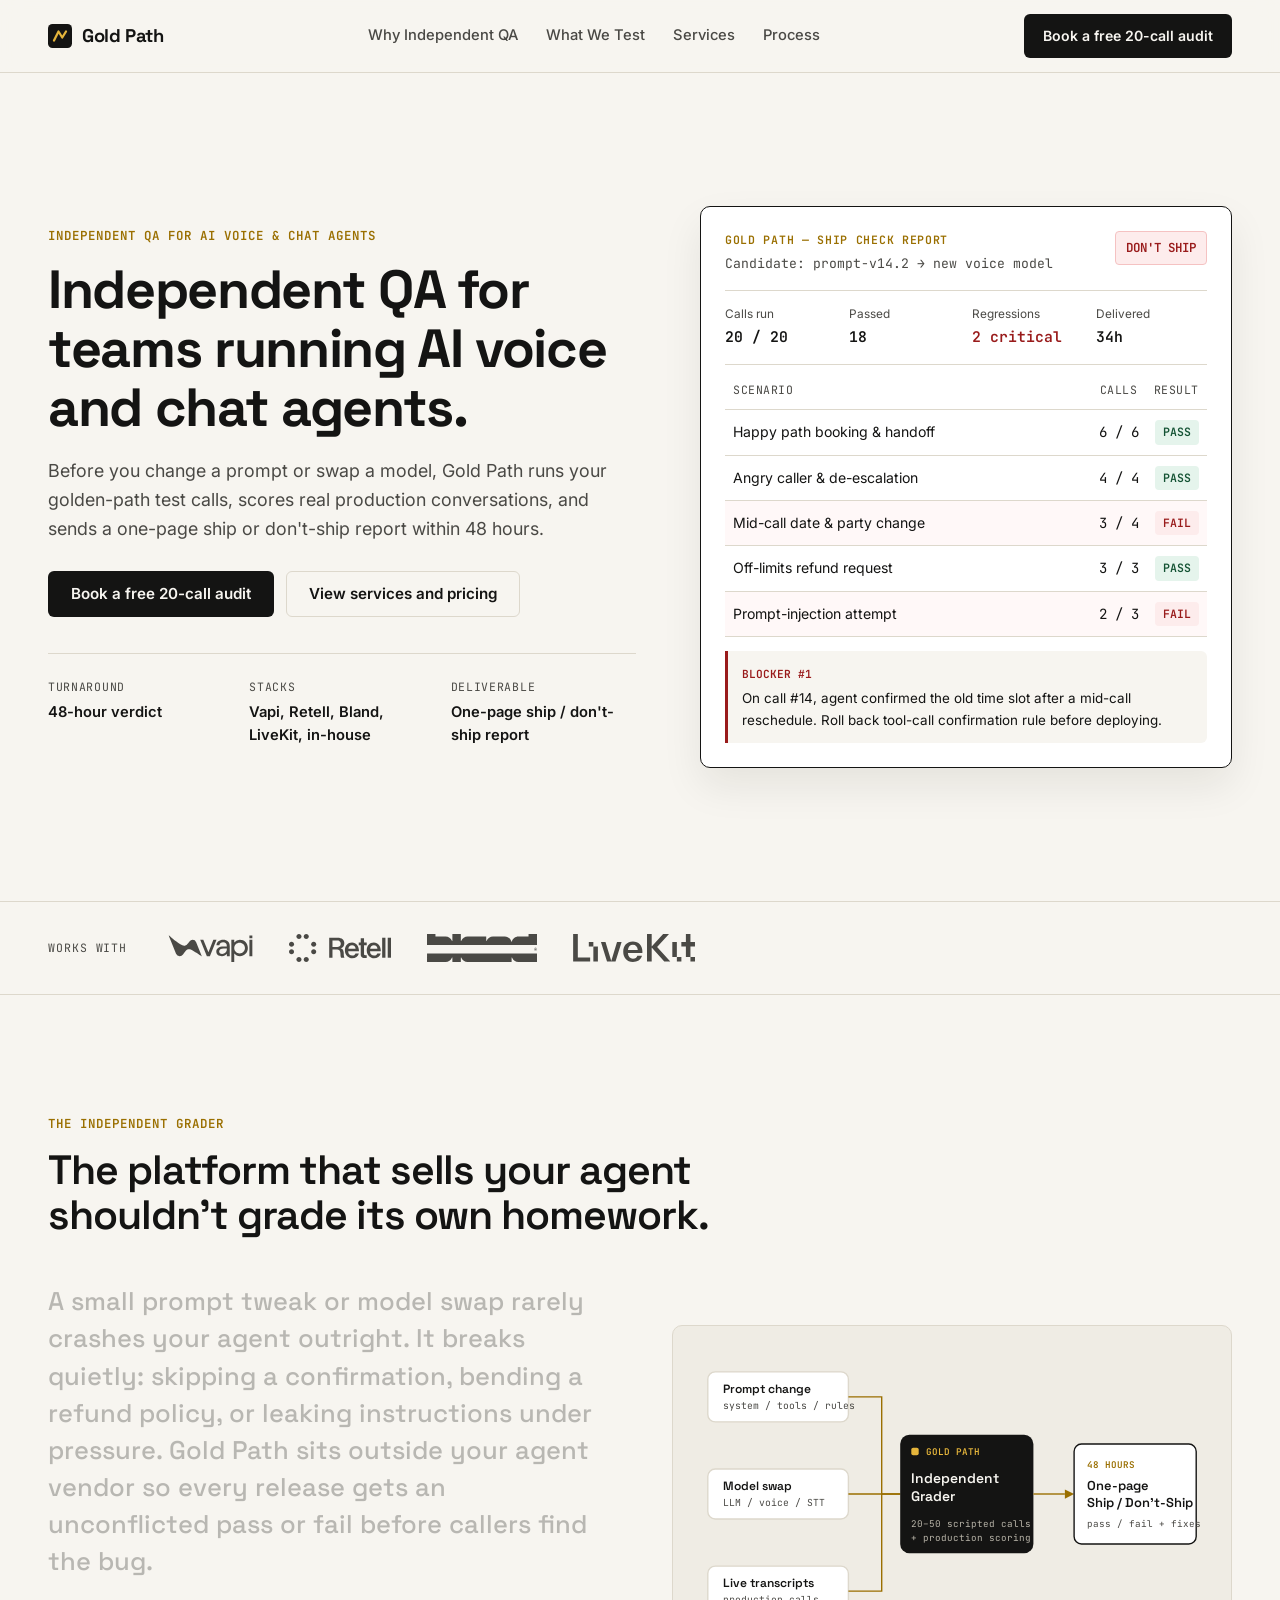
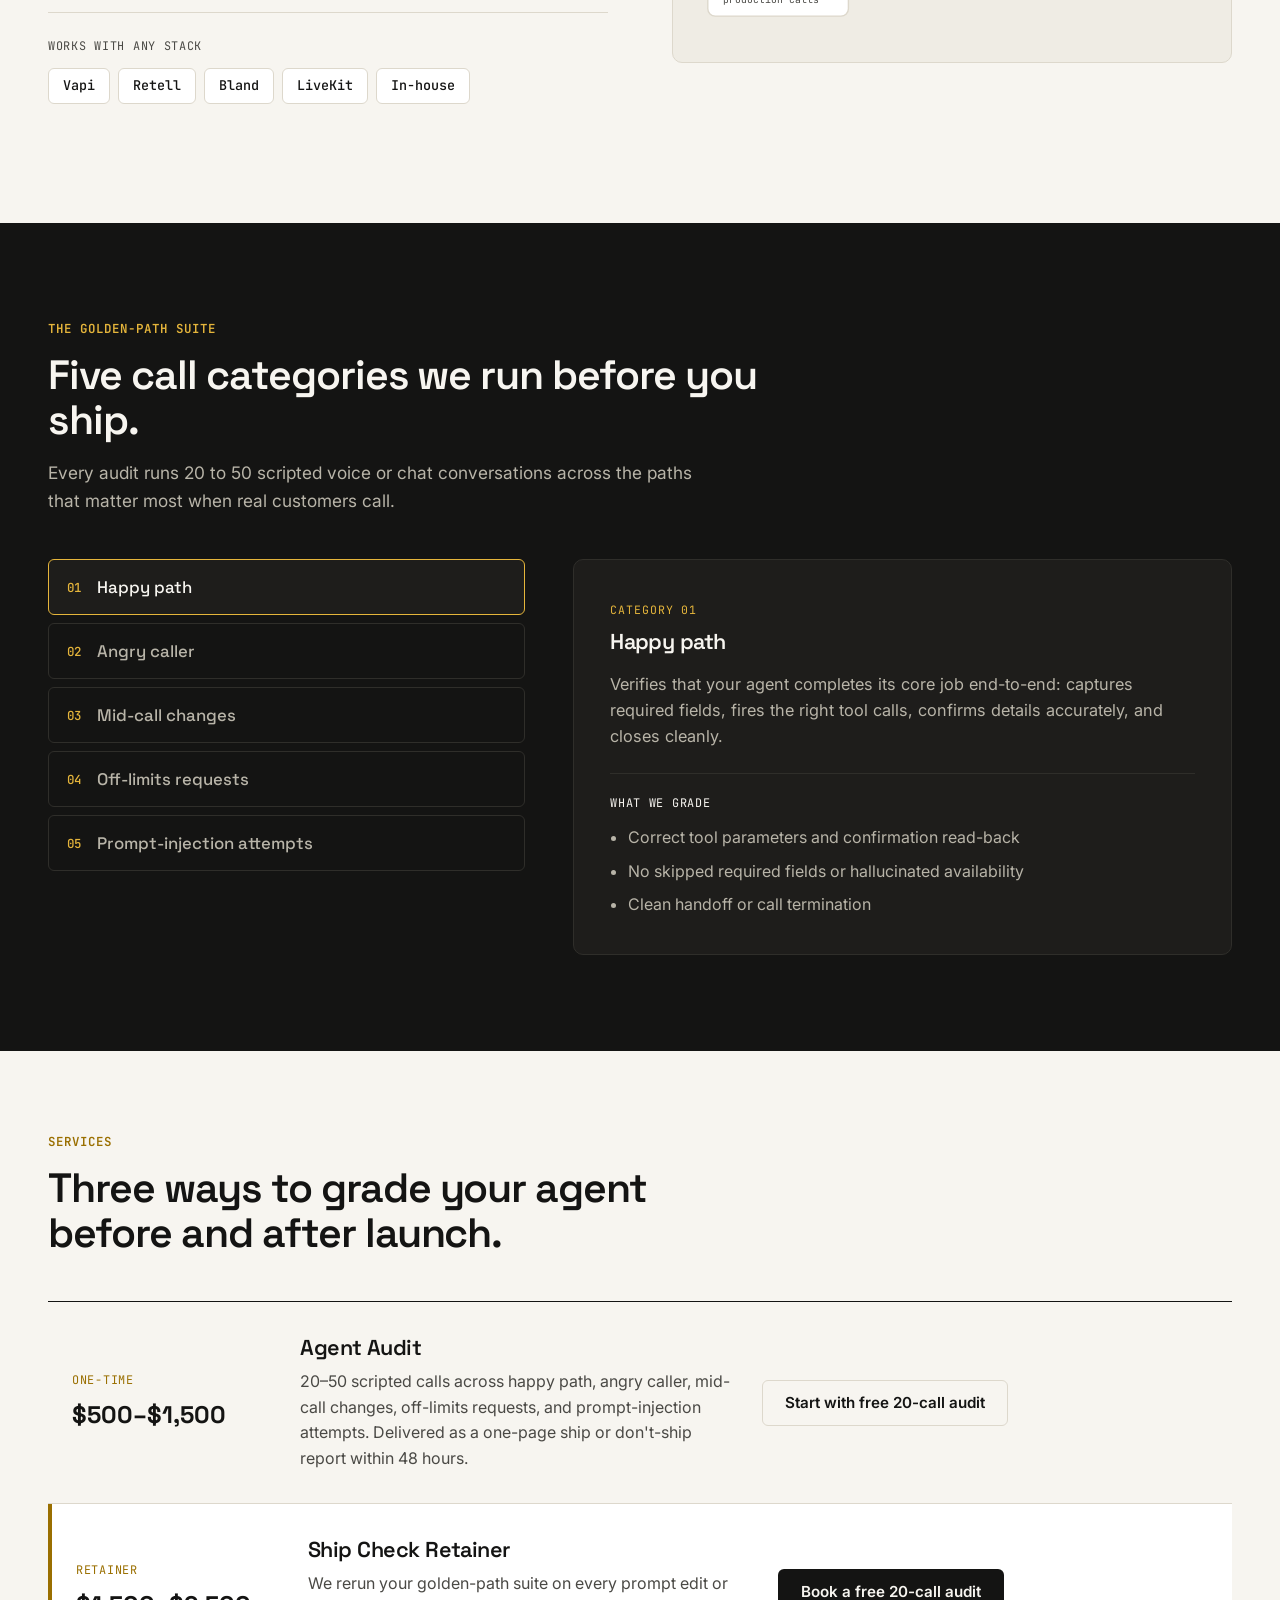
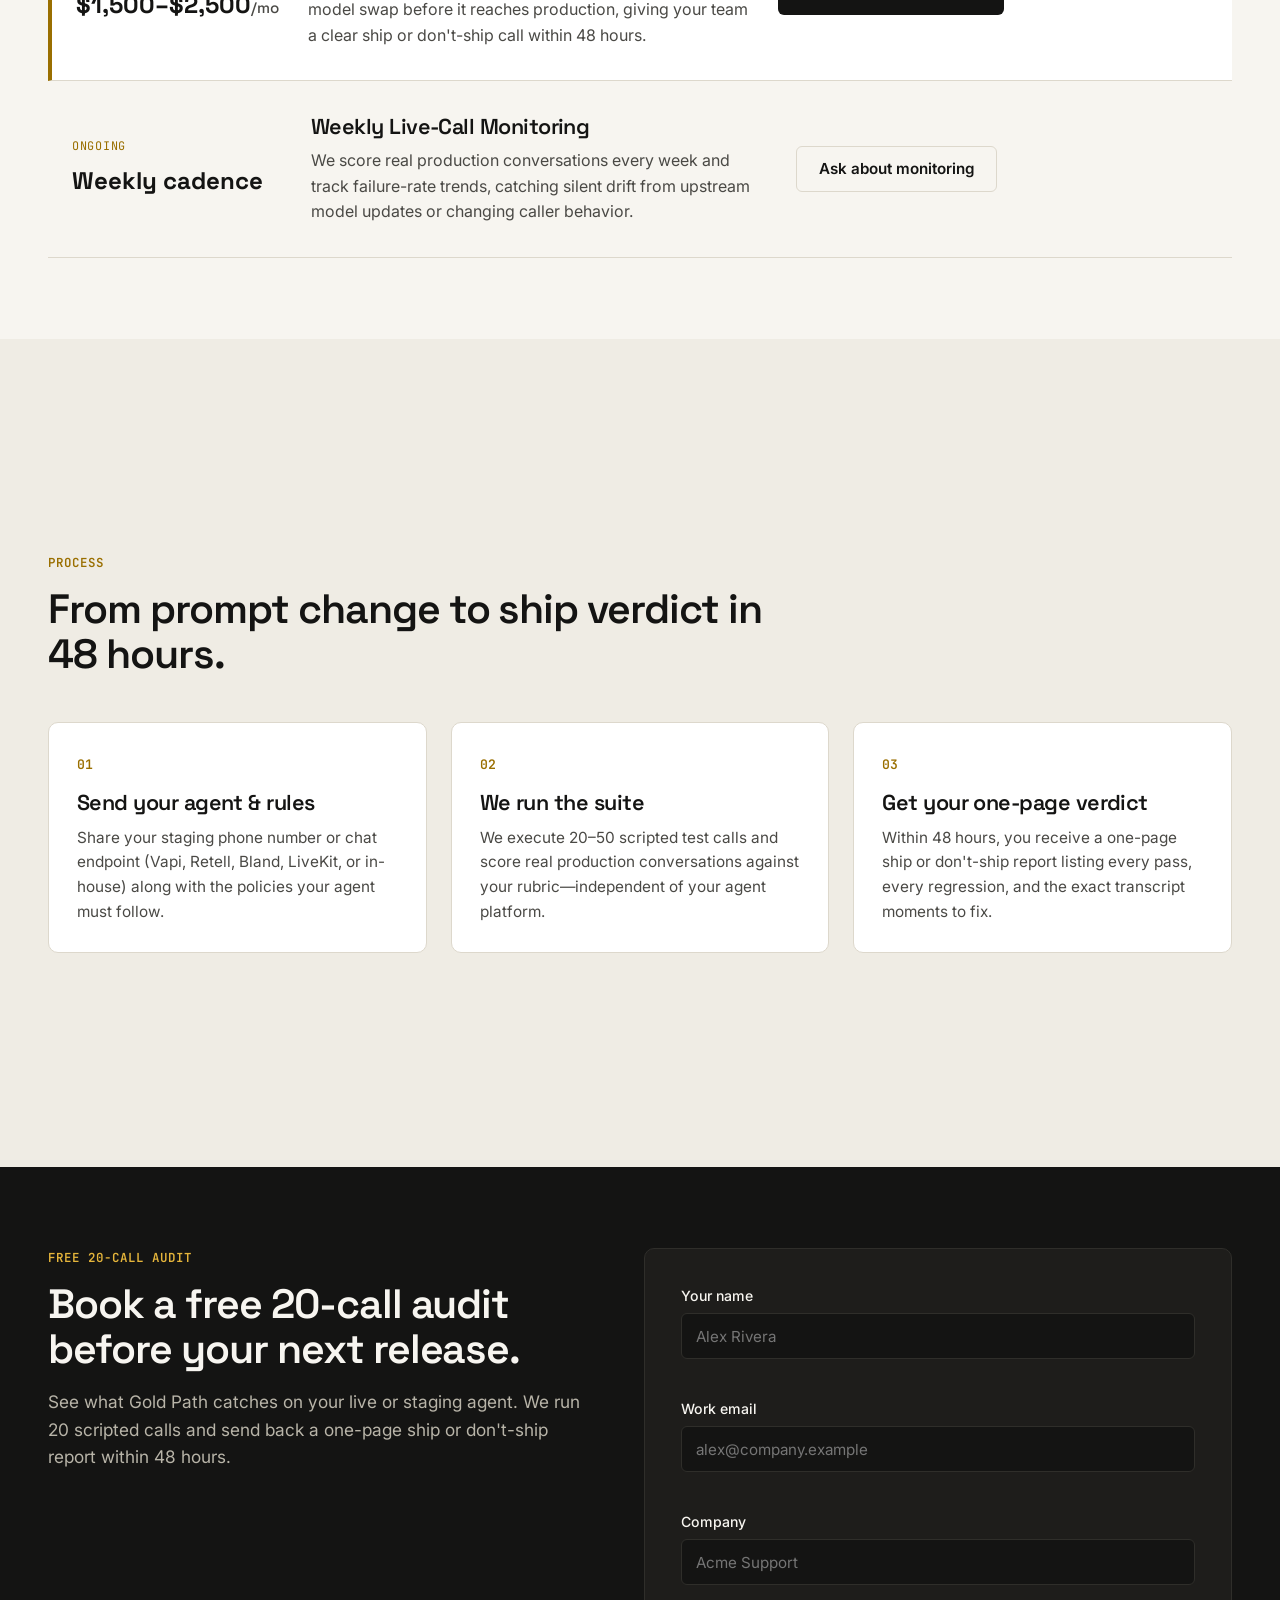
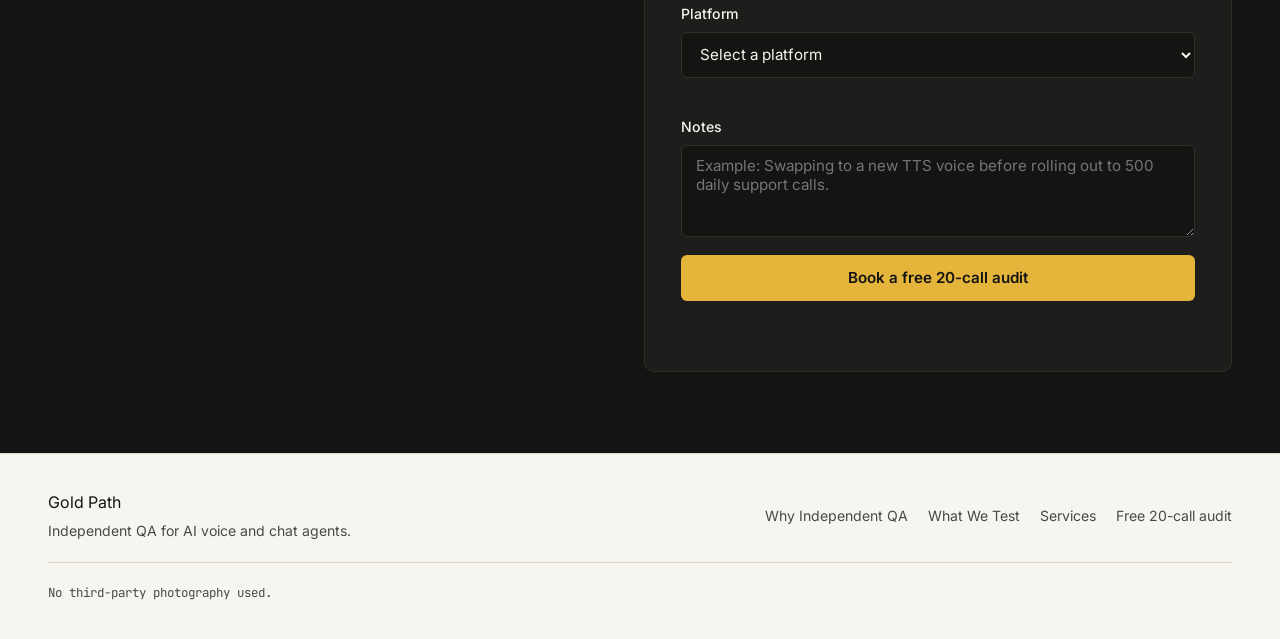
==== commit 4098e69e: "Add Works with logos, Netlify audit form, and current model wording. Replace the placeholder mailto " ====
--- a/index.html
+++ b/index.html
@@ -102,7 +102,7 @@
             <div class="report-header">
               <div>
                 <span class="report-kicker">GOLD PATH — SHIP CHECK REPORT</span>
-                <div class="report-meta">Candidate: prompt-v14.2 &rarr; gpt-4o-realtime</div>
+                <div class="report-meta">Candidate: prompt-v14.2 &rarr; new voice model</div>
               </div>
               <span class="verdict verdict-hold">DON'T SHIP</span>
             </div>
@@ -165,6 +165,28 @@
             </div>
           </div>
         </div>
+      </div>
+    </section>
+
+
+    <!-- WORKS WITH: official vendor wordmarks -->
+    <section class="works-with" aria-label="Works with">
+      <div class="wrap works-with-inner">
+        <p class="works-with-label">Works with</p>
+        <ul class="works-with-logos">
+          <li>
+            <span class="ww-logo ww-vapi" role="img" aria-label="Vapi"></span>
+          </li>
+          <li>
+            <span class="ww-logo ww-retell" role="img" aria-label="Retell AI"></span>
+          </li>
+          <li>
+            <span class="ww-logo ww-bland" role="img" aria-label="Bland AI"></span>
+          </li>
+          <li>
+            <span class="ww-logo ww-livekit" role="img" aria-label="LiveKit"></span>
+          </li>
+        </ul>
       </div>
     </section>
 
@@ -448,48 +470,61 @@
             See what Gold Path catches on your live or staging agent. We run 20 scripted calls and send back a one-page ship or don't-ship report within 48 hours.
           </p>
 
-          <div class="contact-note">
-            <p class="contact-direct">
-              Prefer email? Write to <a class="inline-link" href="mailto:audit@goldpath.example?subject=Free%2020-call%20audit%20request">audit@goldpath.example</a>.
+        </div>
+
+        <div class="audit-form-panel">
+          <form id="audit-form" class="audit-form" name="audit" method="POST" action="/thanks.html" data-netlify="true" netlify-honeypot="bot-field">
+            <input type="hidden" name="form-name" value="audit">
+            <p class="hp">
+              <label>Leave this field empty <input name="bot-field" tabindex="-1" autocomplete="off"></label>
             </p>
-            <p class="placeholder-notice">
-              Note: <code>audit@goldpath.example</code> is a placeholder address while the Gold Path inbox is being set up. Submitting this form opens your local email client with a prefilled draft.
-            </p>
-          </div>
-        </div>
-
-        <form id="audit-form" class="audit-form" novalidate>
-          <div class="field">
-            <label for="f-name">Your name</label>
-            <input id="f-name" name="name" type="text" autocomplete="name" required placeholder="Alex Rivera">
-            <p class="field-error" id="err-name" aria-live="polite"></p>
-          </div>
-
-          <div class="field">
-            <label for="f-email">Work email</label>
-            <input id="f-email" name="email" type="email" autocomplete="email" required placeholder="alex@company.example">
-            <p class="field-error" id="err-email" aria-live="polite"></p>
-          </div>
-
-          <div class="field">
-            <label for="f-stack">Agent platform</label>
-            <select id="f-stack" name="stack">
-              <option value="Vapi">Vapi</option>
-              <option value="Retell">Retell</option>
-              <option value="Bland">Bland</option>
-              <option value="LiveKit">LiveKit</option>
-              <option value="In-house">In-house</option>
-            </select>
-          </div>
-
-          <div class="field">
-            <label for="f-change">What are you testing or changing?</label>
-            <textarea id="f-change" name="change" rows="3" placeholder="Example: Swapping to a new voice model before rolling out to 500 daily support calls."></textarea>
-          </div>
-
-          <button class="btn btn-primary btn-full" type="submit">Book a free 20-call audit</button>
-          <p class="form-status" id="form-status" aria-live="polite"></p>
-        </form>
+
+            <div class="field">
+              <label for="f-name">Your name</label>
+              <input id="f-name" name="name" type="text" autocomplete="name" required placeholder="Alex Rivera">
+              <p class="field-error" id="err-name" aria-live="polite"></p>
+            </div>
+
+            <div class="field">
+              <label for="f-email">Work email</label>
+              <input id="f-email" name="email" type="email" autocomplete="email" required placeholder="alex@company.example">
+              <p class="field-error" id="err-email" aria-live="polite"></p>
+            </div>
+
+            <div class="field">
+              <label for="f-company">Company</label>
+              <input id="f-company" name="company" type="text" autocomplete="organization" placeholder="Acme Support">
+            </div>
+
+            <div class="field">
+              <label for="f-platform">Platform</label>
+              <select id="f-platform" name="platform" required>
+                <option value="" disabled selected>Select a platform</option>
+                <option value="Vapi">Vapi</option>
+                <option value="Retell">Retell</option>
+                <option value="Bland">Bland</option>
+                <option value="LiveKit">LiveKit</option>
+                <option value="In-house">In-house</option>
+                <option value="Other">Other</option>
+              </select>
+              <p class="field-error" id="err-platform" aria-live="polite"></p>
+            </div>
+
+            <div class="field">
+              <label for="f-notes">Notes</label>
+              <textarea id="f-notes" name="notes" rows="3" placeholder="Example: Swapping to a new TTS voice before rolling out to 500 daily support calls."></textarea>
+            </div>
+
+            <button class="btn btn-primary btn-full" type="submit">Book a free 20-call audit</button>
+            <p class="form-status" id="form-status" aria-live="polite"></p>
+          </form>
+
+          <div id="audit-thanks" class="audit-thanks" hidden>
+            <p class="thanks-kicker">Request received</p>
+            <h3>Thanks — we got your audit request.</h3>
+            <p>We’ll follow up within one business day about the free 20-call audit.</p>
+          </div>
+        </div>
       </div>
     </section>
   </main>
@@ -506,7 +541,7 @@
         <a href="#services">Services</a>
         <a href="#book-audit">Free 20-call audit</a>
       </nav>
-      <p class="footer-meta">Placeholder contact: audit@goldpath.example &middot; No third-party photography used.</p>
+      <p class="footer-meta">No third-party photography used.</p>
     </div>
   </footer>
 
--- a/styles.css
+++ b/styles.css
@@ -106,10 +106,11 @@
   margin: 0;
   letter-spacing: -0.025em;
   line-height: 1.1;
+  overflow-wrap: break-word;
 }
 
 h1 {
-  font-size: clamp(2.25rem, 4.2vw, 3.6rem);
+  font-size: clamp(2rem, 4.2vw, 3.6rem);
   font-weight: 700;
 }
 
@@ -461,7 +462,78 @@
 [data-enter].is-entered [data-enter-item]:nth-child(5) { transition-delay: 0.24s; }
 
 /* Hero visual: One-Page Ship / Don't-Ship Report */
+.hero-copy,
+.hero-visual,
+.thesis-statement,
+.diagram-panel,
+.scenario-detail,
+.close-copy,
+.audit-form {
+  min-width: 0;
+}
+
+.audit-form {
+  position: relative;
+}
+
+.hp,
+.hp * {
+  position: absolute;
+  left: 0;
+  top: 0;
+  width: 1px;
+  height: 1px;
+  padding: 0;
+  margin: 0;
+  overflow: hidden;
+  clip: rect(0, 0, 0, 0);
+  clip-path: inset(50%);
+  white-space: nowrap;
+  border: 0;
+}
+
+.audit-form-panel {
+  min-width: 0;
+}
+
+.audit-thanks {
+  background: var(--dark-surface);
+  border: 1px solid var(--dark-border);
+  border-radius: var(--radius);
+  padding: clamp(24px, 3.5vw, 36px);
+}
+
+.thanks-kicker {
+  margin: 0 0 8px;
+  font-family: var(--font-mono);
+  font-size: 0.74rem;
+  letter-spacing: 0.08em;
+  text-transform: uppercase;
+  color: var(--accent-on-dark);
+}
+
+.audit-thanks h3 {
+  margin: 0 0 10px;
+  font-family: var(--font-display);
+  font-size: 1.45rem;
+  line-height: 1.3;
+  color: var(--dark-ink);
+}
+
+.audit-thanks p {
+  margin: 0;
+  color: var(--dark-muted);
+  font-size: 1rem;
+}
+
+.audit-form.is-hidden {
+  display: none;
+}
+
 .report-card {
+  width: 100%;
+  max-width: 100%;
+  min-width: 0;
   background: var(--surface);
   border: 1.5px solid var(--ink);
   border-radius: var(--radius);
@@ -471,11 +543,17 @@
 
 .report-header {
   display: flex;
+  flex-wrap: wrap;
   align-items: flex-start;
   justify-content: space-between;
-  gap: 16px;
+  gap: 12px 16px;
   padding-bottom: 16px;
   border-bottom: 1px solid var(--border);
+}
+
+.report-header > div {
+  min-width: 0;
+  flex: 1 1 200px;
 }
 
 .report-kicker {
@@ -492,6 +570,7 @@
   font-size: 0.82rem;
   color: var(--ink-muted);
   margin-top: 4px;
+  overflow-wrap: anywhere;
 }
 
 .verdict {
@@ -542,12 +621,17 @@
 
 .report-row {
   display: grid;
-  grid-template-columns: 1fr auto auto;
+  grid-template-columns: minmax(0, 1fr) auto auto;
   gap: 16px;
   align-items: center;
   padding: 10px 8px;
   border-bottom: 1px solid var(--border);
   font-size: 0.88rem;
+}
+
+.report-row > span:first-child {
+  min-width: 0;
+  overflow-wrap: break-word;
 }
 
 .report-head {
@@ -1022,22 +1106,105 @@
   color: var(--ink-muted);
 }
 
+
+/* Works with logo strip */
+.works-with {
+  background: var(--bg);
+  border-top: 1px solid var(--border);
+  border-bottom: 1px solid var(--border);
+  padding-block: 32px;
+}
+
+.works-with-inner {
+  display: flex;
+  flex-wrap: wrap;
+  align-items: center;
+  gap: 16px 40px;
+  min-width: 0;
+}
+
+.works-with-label {
+  margin: 0;
+  font-family: var(--font-mono);
+  font-size: 0.72rem;
+  letter-spacing: 0.08em;
+  text-transform: uppercase;
+  color: var(--ink-muted);
+  flex: 0 0 auto;
+}
+
+.works-with-logos {
+  list-style: none;
+  margin: 0;
+  padding: 0;
+  display: flex;
+  flex-wrap: wrap;
+  align-items: center;
+  gap: 20px 36px;
+  min-width: 0;
+  flex: 1 1 16rem;
+}
+
+.works-with-logos li {
+  min-width: 0;
+}
+
+.ww-logo {
+  display: block;
+  height: 28px;
+  background-color: var(--ink-muted);
+  -webkit-mask-repeat: no-repeat;
+  mask-repeat: no-repeat;
+  -webkit-mask-position: center;
+  mask-position: center;
+  -webkit-mask-size: contain;
+  mask-size: contain;
+}
+
+.ww-vapi {
+  /* Official Vapi wordmark, viewBox 101×33 */
+  width: calc(28px * 101 / 33);
+  -webkit-mask-image: url("assets/logos/vapi.svg");
+  mask-image: url("assets/logos/vapi.svg");
+}
+
+.ww-retell {
+  /* Official Retell wordmark; use content box 595×163 to skip file padding */
+  width: calc(28px * 595 / 163);
+  -webkit-mask-image: url("assets/logos/retell.svg");
+  mask-image: url("assets/logos/retell.svg");
+}
+
+.ww-bland {
+  /* Official Bland wordmark, viewBox 110.299×28 */
+  width: calc(28px * 110.299 / 28);
+  -webkit-mask-image: url("assets/logos/bland.svg");
+  mask-image: url("assets/logos/bland.svg");
+}
+
+.ww-livekit {
+  /* Official LiveKit wordmark, viewBox 793×182 */
+  width: calc(28px * 793 / 182);
+  -webkit-mask-image: url("assets/logos/livekit.svg");
+  mask-image: url("assets/logos/livekit.svg");
+}
+
 /* Responsive */
 @media (max-width: 1024px) {
   .hero-grid,
   .thesis-grid,
   .scenarios-layout,
   .close-grid {
-    grid-template-columns: 1fr;
+    grid-template-columns: minmax(0, 1fr);
   }
 
   .service-row {
-    grid-template-columns: 1fr;
+    grid-template-columns: minmax(0, 1fr);
     gap: 16px;
   }
 
   .steps-grid {
-    grid-template-columns: 1fr;
+    grid-template-columns: minmax(0, 1fr);
   }
 
   .hero,
@@ -1057,7 +1224,7 @@
   }
 
   .hero-facts {
-    grid-template-columns: 1fr;
+    grid-template-columns: minmax(0, 1fr);
     gap: 12px;
   }
 
@@ -1067,6 +1234,27 @@
 }
 
 @media (max-width: 480px) {
+  h1 {
+    font-size: clamp(1.75rem, 7vw, 2.15rem);
+  }
+
+  .works-with-inner {
+    gap: 14px 20px;
+  }
+
+  .works-with-logos {
+    gap: 16px 24px;
+  }
+
+  .ww-logo {
+    height: 22px;
+  }
+
+  .ww-vapi { width: calc(22px * 101 / 33); }
+  .ww-retell { width: calc(22px * 595 / 163); }
+  .ww-bland { width: calc(22px * 110.299 / 28); }
+  .ww-livekit { width: calc(22px * 793 / 182); }
+
   .hero-actions .btn,
   .service-cta .btn {
     width: 100%;
@@ -1077,9 +1265,30 @@
   }
 
   .report-row {
-    font-size: 0.82rem;
+    font-size: 0.8rem;
     gap: 8px;
-  }
+    padding: 9px 4px;
+  }
+
+  .service-row {
+    padding: 24px 16px;
+  }
+
+  .diagram-panel {
+    padding: 12px;
+  }
+}
+
+.thanks-page {
+  min-height: calc(100svh - 160px);
+}
+
+.thanks-page-inner {
+  max-width: 40rem;
+}
+
+.thanks-page-inner .btn {
+  margin-top: 12px;
 }
 
 /* Reduced motion */
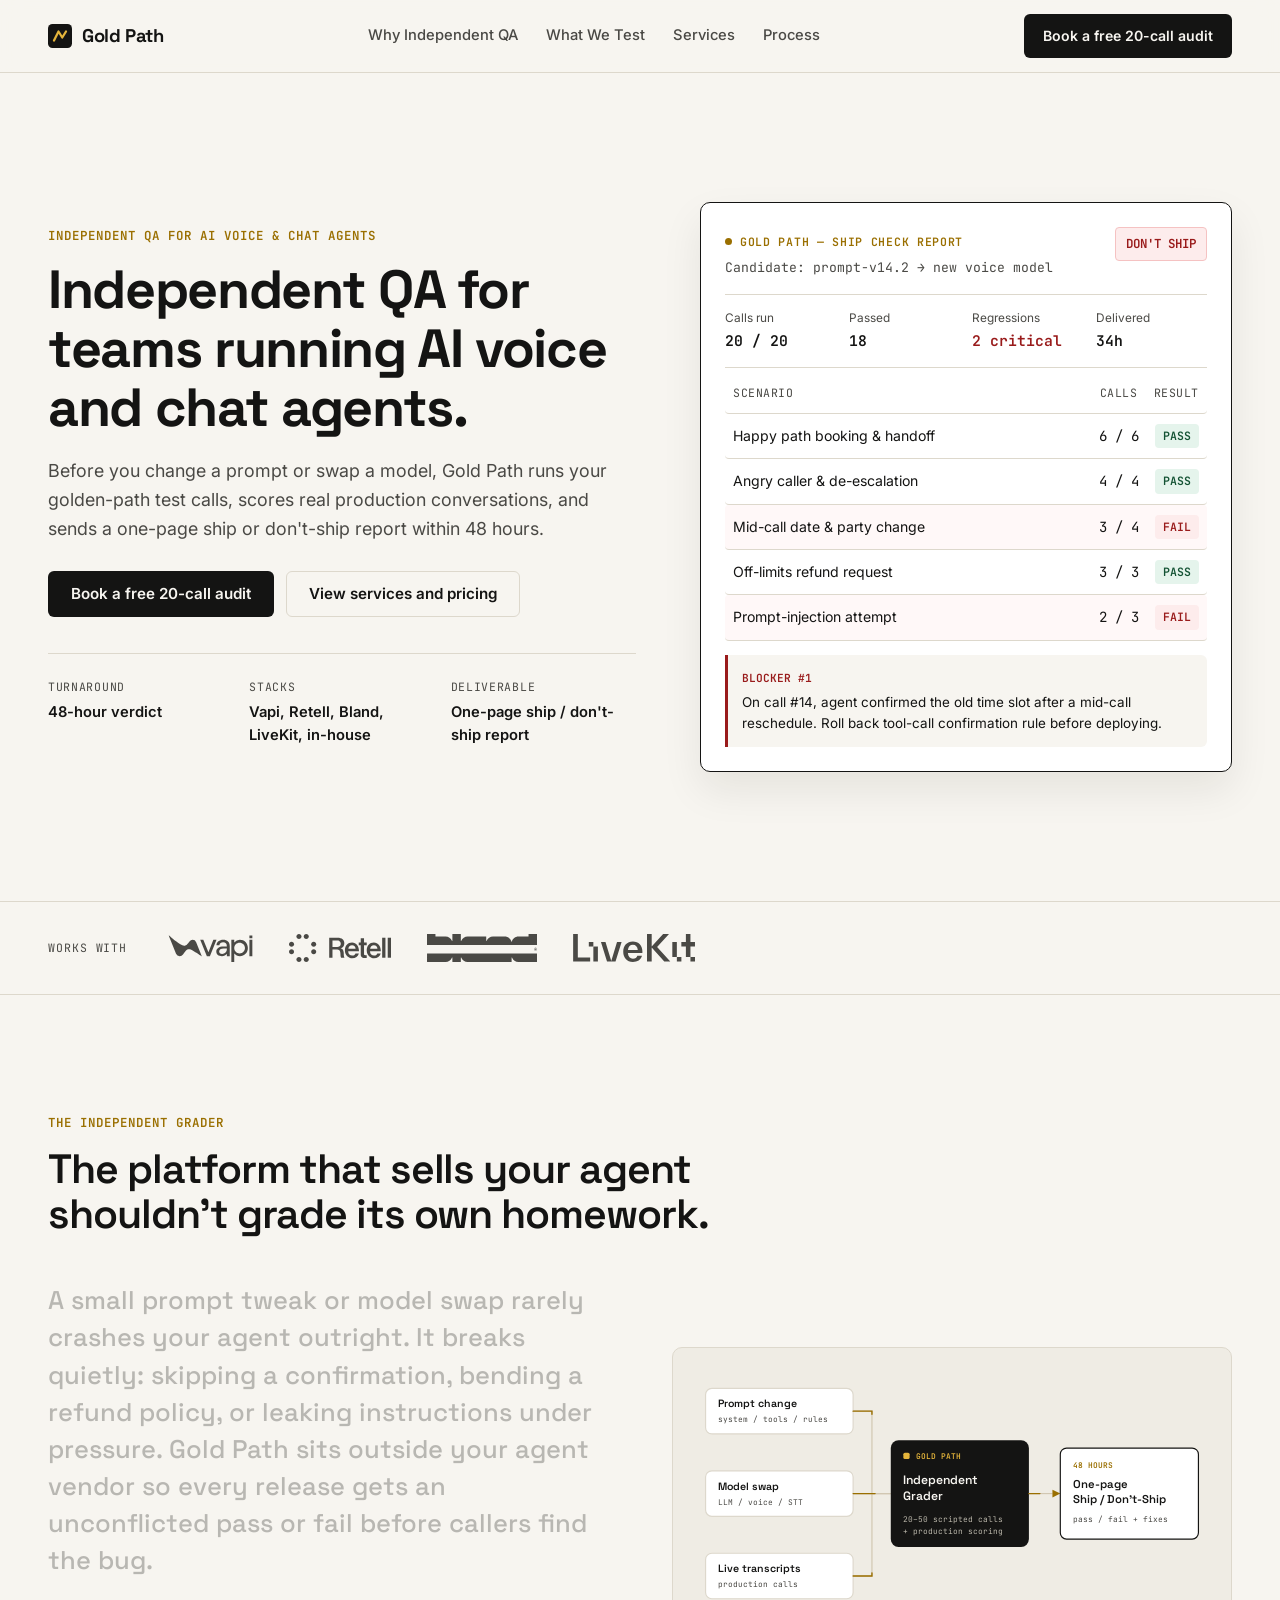
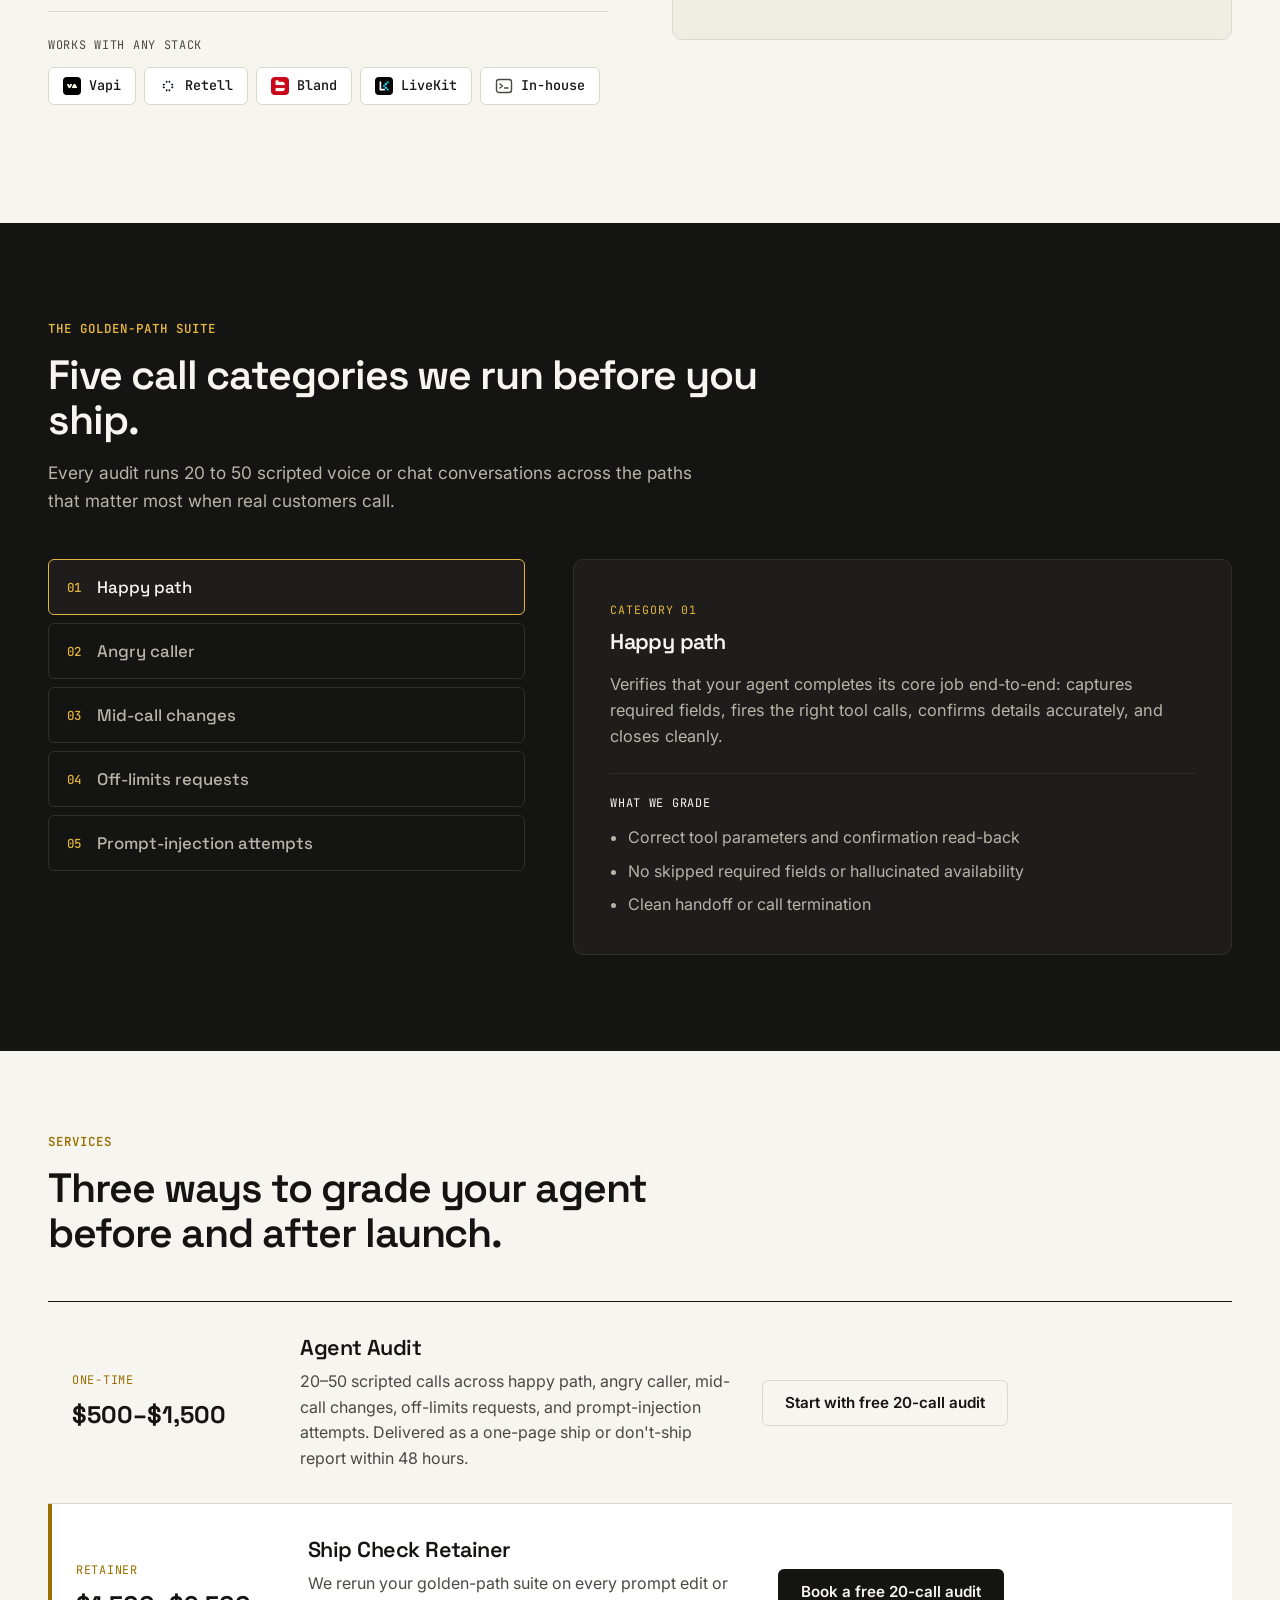
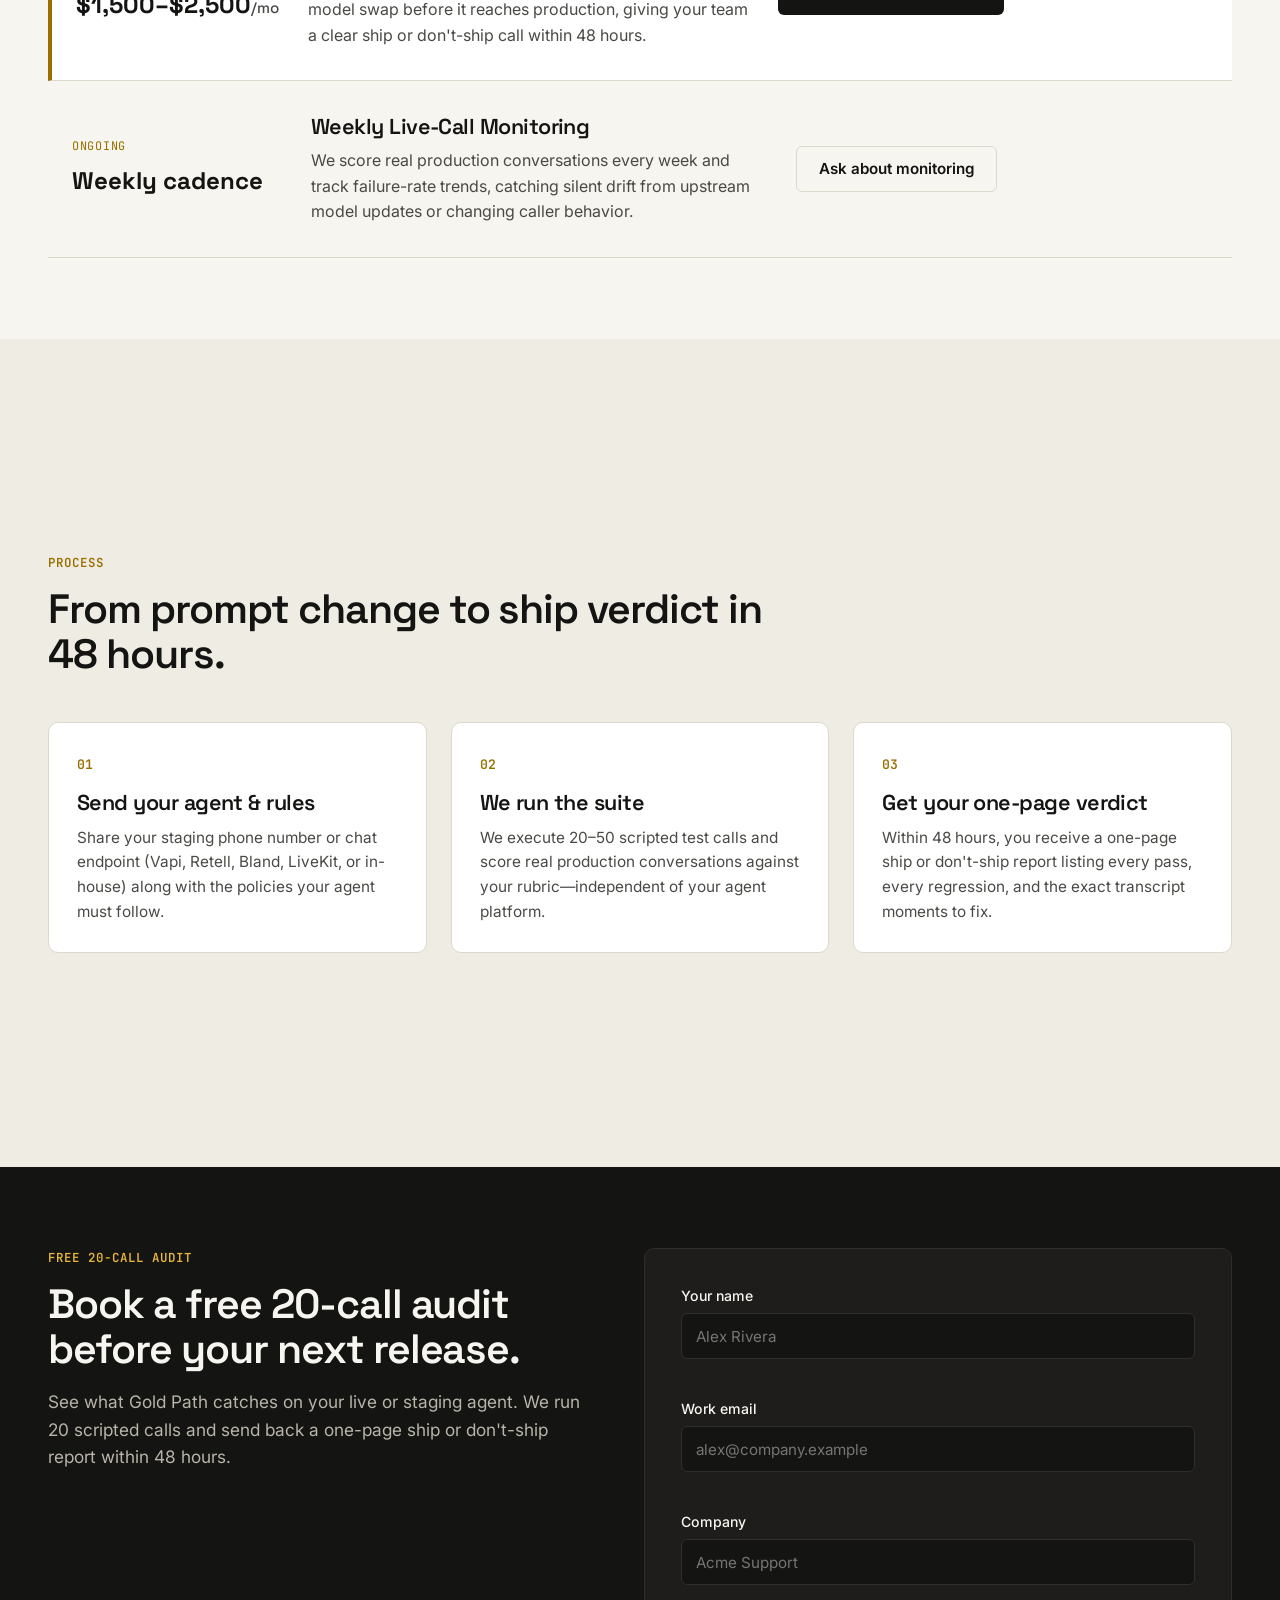
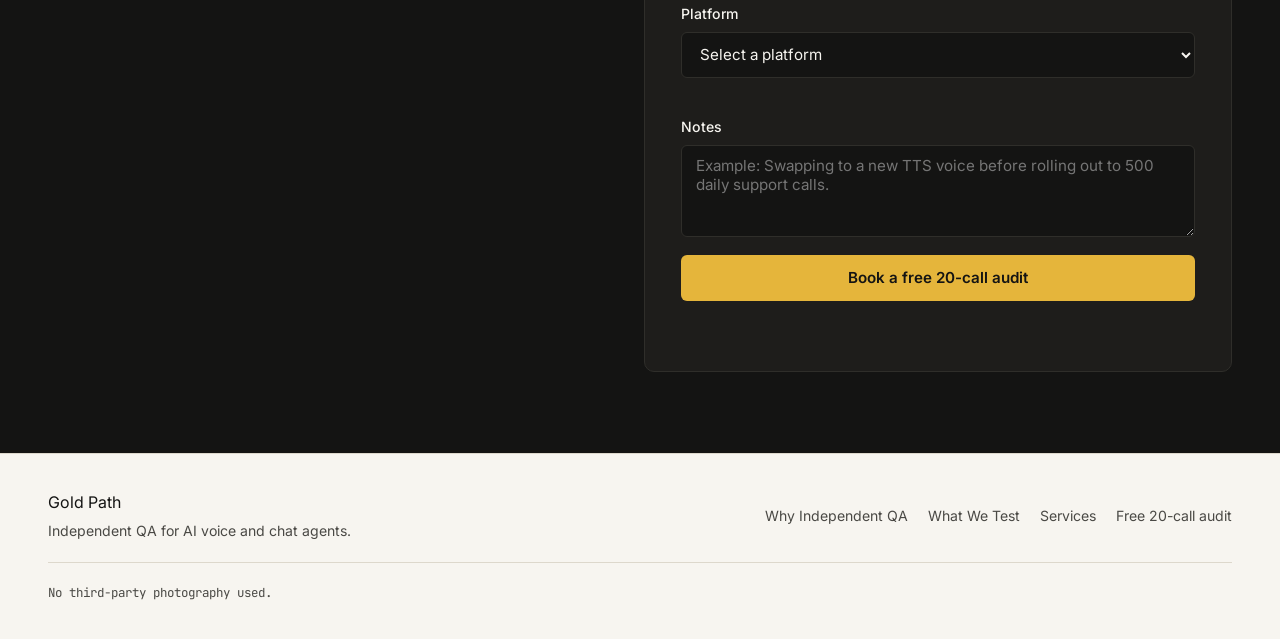
==== commit 19938144: "Add report animations, platform logos, and fix diagram box fit" ====
--- a/index.html
+++ b/index.html
@@ -101,7 +101,7 @@
           <div class="report-card" role="region" aria-label="Example one-page ship or don't-ship report">
             <div class="report-header">
               <div>
-                <span class="report-kicker">GOLD PATH — SHIP CHECK REPORT</span>
+                <span class="report-kicker"><span class="live-dot" aria-hidden="true"></span>GOLD PATH — SHIP CHECK REPORT</span>
                 <div class="report-meta">Candidate: prompt-v14.2 &rarr; new voice model</div>
               </div>
               <span class="verdict verdict-hold">DON'T SHIP</span>
@@ -206,54 +206,79 @@
             <div class="stack-list">
               <span class="stack-label">Works with any stack</span>
               <ul class="stack-pills" aria-label="Supported agent platforms">
-                <li>Vapi</li>
-                <li>Retell</li>
-                <li>Bland</li>
-                <li>LiveKit</li>
-                <li>In-house</li>
+                <li>
+                  <img class="stack-icon" src="assets/icons/vapi.png" alt="" width="18" height="18" loading="lazy">
+                  <span>Vapi</span>
+                </li>
+                <li>
+                  <img class="stack-icon" src="assets/icons/retell.png" alt="" width="18" height="18" loading="lazy">
+                  <span>Retell</span>
+                </li>
+                <li>
+                  <img class="stack-icon" src="assets/icons/bland.png" alt="" width="18" height="18" loading="lazy">
+                  <span>Bland</span>
+                </li>
+                <li>
+                  <img class="stack-icon" src="assets/icons/livekit.png" alt="" width="18" height="18" loading="lazy">
+                  <span>LiveKit</span>
+                </li>
+                <li>
+                  <svg class="stack-icon stack-icon-svg" width="18" height="18" viewBox="0 0 18 18" fill="none" aria-hidden="true">
+                    <rect x="1.5" y="2.5" width="15" height="13" rx="2.5" stroke="currentColor" stroke-width="1.4"/>
+                    <path d="M5 7L7.5 9L5 11" stroke="currentColor" stroke-width="1.4" stroke-linecap="round" stroke-linejoin="round"/>
+                    <path d="M9.5 11H13" stroke="currentColor" stroke-width="1.4" stroke-linecap="round"/>
+                  </svg>
+                  <span>In-house</span>
+                </li>
               </ul>
             </div>
           </div>
 
           <div class="diagram-panel" aria-label="Independent QA workflow diagram">
-            <svg class="qa-diagram" viewBox="0 0 560 320" fill="none" xmlns="http://www.w3.org/2000/svg" role="img" aria-label="Diagram showing your agent stack feeding into Gold Path Independent Grader and outputting a 48-hour Ship or Don't-Ship Report">
+            <svg class="qa-diagram" viewBox="0 0 660 320" fill="none" xmlns="http://www.w3.org/2000/svg" role="img" aria-label="Diagram showing your agent stack feeding into Gold Path Independent Grader and outputting a 48-hour Ship or Don't-Ship Report">
               <!-- Left column: Inputs -->
-              <rect x="16" y="28" width="152" height="54" rx="8" fill="#FFFFFF" stroke="#DDD8CC" stroke-width="1.5"/>
-              <text x="32" y="51" fill="#141413" font-family="Space Grotesk, sans-serif" font-size="13" font-weight="600">Prompt change</text>
-              <text x="32" y="68" fill="#4A4945" font-family="JetBrains Mono, monospace" font-size="10.5">system / tools / rules</text>
-
-              <rect x="16" y="133" width="152" height="54" rx="8" fill="#FFFFFF" stroke="#DDD8CC" stroke-width="1.5"/>
-              <text x="32" y="156" fill="#141413" font-family="Space Grotesk, sans-serif" font-size="13" font-weight="600">Model swap</text>
-              <text x="32" y="173" fill="#4A4945" font-family="JetBrains Mono, monospace" font-size="10.5">LLM / voice / STT</text>
-
-              <rect x="16" y="238" width="152" height="54" rx="8" fill="#FFFFFF" stroke="#DDD8CC" stroke-width="1.5"/>
-              <text x="32" y="261" fill="#141413" font-family="Space Grotesk, sans-serif" font-size="13" font-weight="600">Live transcripts</text>
-              <text x="32" y="278" fill="#4A4945" font-family="JetBrains Mono, monospace" font-size="10.5">production calls</text>
+              <rect x="16" y="26" width="188" height="58" rx="8" fill="#FFFFFF" stroke="#DDD8CC" stroke-width="1.5"/>
+              <text x="32" y="50" fill="#141413" font-family="Space Grotesk, sans-serif" font-size="13.5" font-weight="600">Prompt change</text>
+              <text x="32" y="69" fill="#4A4945" font-family="JetBrains Mono, monospace" font-size="10">system / tools / rules</text>
+
+              <rect x="16" y="131" width="188" height="58" rx="8" fill="#FFFFFF" stroke="#DDD8CC" stroke-width="1.5"/>
+              <text x="32" y="155" fill="#141413" font-family="Space Grotesk, sans-serif" font-size="13.5" font-weight="600">Model swap</text>
+              <text x="32" y="174" fill="#4A4945" font-family="JetBrains Mono, monospace" font-size="10">LLM / voice / STT</text>
+
+              <rect x="16" y="236" width="188" height="58" rx="8" fill="#FFFFFF" stroke="#DDD8CC" stroke-width="1.5"/>
+              <text x="32" y="260" fill="#141413" font-family="Space Grotesk, sans-serif" font-size="13.5" font-weight="600">Live transcripts</text>
+              <text x="32" y="279" fill="#4A4945" font-family="JetBrains Mono, monospace" font-size="10">production calls</text>
 
               <!-- Connecting lines left to hub -->
-              <path d="M168 55 H204 V160 H224" stroke="#9A6F00" stroke-width="1.5"/>
-              <path d="M168 160 H224" stroke="#9A6F00" stroke-width="1.5"/>
-              <path d="M168 265 H204 V160" stroke="#9A6F00" stroke-width="1.5"/>
+              <path d="M204 55 H228 V160 H252" stroke="#D1C7B2" stroke-width="1.5"/>
+              <path d="M204 160 H252" stroke="#D1C7B2" stroke-width="1.5"/>
+              <path d="M204 265 H228 V160" stroke="#D1C7B2" stroke-width="1.5"/>
+
+              <!-- Subtle animated signal pulses -->
+              <path class="diagram-pulse" d="M204 55 H228 V160 H252" stroke="#9A6F00" stroke-width="1.75" stroke-linecap="round"/>
+              <path class="diagram-pulse diagram-pulse-2" d="M204 160 H252" stroke="#9A6F00" stroke-width="1.75" stroke-linecap="round"/>
+              <path class="diagram-pulse diagram-pulse-3" d="M204 265 H228 V160 H252" stroke="#9A6F00" stroke-width="1.75" stroke-linecap="round"/>
 
               <!-- Center hub: Gold Path -->
-              <rect x="224" y="96" width="144" height="128" rx="10" fill="#141413"/>
-              <rect x="236" y="110" width="8" height="8" rx="2" fill="#E5B53B"/>
-              <text x="252" y="118" fill="#E5B53B" font-family="JetBrains Mono, monospace" font-size="10" font-weight="600">GOLD PATH</text>
-              <text x="236" y="148" fill="#F7F5F0" font-family="Space Grotesk, sans-serif" font-size="15" font-weight="600">Independent</text>
-              <text x="236" y="168" fill="#F7F5F0" font-family="Space Grotesk, sans-serif" font-size="15" font-weight="600">Grader</text>
-              <text x="236" y="196" fill="#B8B4A8" font-family="JetBrains Mono, monospace" font-size="10">20–50 scripted calls</text>
-              <text x="236" y="211" fill="#B8B4A8" font-family="JetBrains Mono, monospace" font-size="10">+ production scoring</text>
+              <rect x="252" y="92" width="176" height="136" rx="10" fill="#141413"/>
+              <rect x="268" y="108" width="8" height="8" rx="2" fill="#E5B53B"/>
+              <text x="284" y="116" fill="#E5B53B" font-family="JetBrains Mono, monospace" font-size="10" font-weight="600">GOLD PATH</text>
+              <text x="268" y="148" fill="#F7F5F0" font-family="Space Grotesk, sans-serif" font-size="15.5" font-weight="600">Independent</text>
+              <text x="268" y="168" fill="#F7F5F0" font-family="Space Grotesk, sans-serif" font-size="15.5" font-weight="600">Grader</text>
+              <text x="268" y="196" fill="#B8B4A8" font-family="JetBrains Mono, monospace" font-size="10">20–50 scripted calls</text>
+              <text x="268" y="212" fill="#B8B4A8" font-family="JetBrains Mono, monospace" font-size="10">+ production scoring</text>
 
               <!-- Connecting line hub to right -->
-              <path d="M368 160 H402" stroke="#9A6F00" stroke-width="1.5"/>
-              <polygon points="402,155 412,160 402,165" fill="#9A6F00"/>
+              <path d="M428 160 H458" stroke="#D1C7B2" stroke-width="1.5"/>
+              <path class="diagram-pulse diagram-pulse-out" d="M428 160 H458" stroke="#9A6F00" stroke-width="1.75" stroke-linecap="round"/>
+              <polygon points="458,155 468,160 458,165" fill="#9A6F00"/>
 
               <!-- Right column: Output -->
-              <rect x="412" y="106" width="132" height="108" rx="8" fill="#FFFFFF" stroke="#141413" stroke-width="1.5"/>
-              <text x="426" y="132" fill="#9A6F00" font-family="JetBrains Mono, monospace" font-size="10" font-weight="600">48 HOURS</text>
-              <text x="426" y="156" fill="#141413" font-family="Space Grotesk, sans-serif" font-size="14" font-weight="600">One-page</text>
-              <text x="426" y="174" fill="#141413" font-family="Space Grotesk, sans-serif" font-size="14" font-weight="600">Ship / Don't-Ship</text>
-              <text x="426" y="196" fill="#4A4945" font-family="JetBrains Mono, monospace" font-size="10">pass / fail + fixes</text>
+              <rect x="468" y="102" width="176" height="116" rx="8" fill="#FFFFFF" stroke="#141413" stroke-width="1.5"/>
+              <text x="484" y="128" fill="#9A6F00" font-family="JetBrains Mono, monospace" font-size="10" font-weight="600">48 HOURS</text>
+              <text x="484" y="153" fill="#141413" font-family="Space Grotesk, sans-serif" font-size="14.5" font-weight="600">One-page</text>
+              <text x="484" y="172" fill="#141413" font-family="Space Grotesk, sans-serif" font-size="14.5" font-weight="600">Ship / Don't-Ship</text>
+              <text x="484" y="196" fill="#4A4945" font-family="JetBrains Mono, monospace" font-size="10">pass / fail + fixes</text>
             </svg>
           </div>
         </div>
--- a/styles.css
+++ b/styles.css
@@ -557,12 +557,27 @@
 }
 
 .report-kicker {
-  display: block;
+  display: inline-flex;
+  align-items: center;
+  gap: 8px;
   font-family: var(--font-mono);
   font-size: 0.72rem;
   font-weight: 600;
   letter-spacing: 0.06em;
   color: var(--accent);
+}
+
+.live-dot {
+  width: 7px;
+  height: 7px;
+  border-radius: 50%;
+  background: var(--accent);
+  animation: dot-pulse 2.8s ease-in-out infinite;
+}
+
+@keyframes dot-pulse {
+  0%, 100% { opacity: 1; transform: scale(1); }
+  50% { opacity: 0.4; transform: scale(0.85); }
 }
 
 .report-meta {
@@ -627,6 +642,43 @@
   padding: 10px 8px;
   border-bottom: 1px solid var(--border);
   font-size: 0.88rem;
+  border-radius: 4px;
+  transition: background-color 0.18s var(--ease), transform 0.18s var(--ease);
+}
+
+.report-row:not(.report-head):hover {
+  background: var(--bg);
+  transform: translateX(2px);
+}
+
+.report-row-fail:hover {
+  background: #FDECEC;
+}
+
+/* Staggered report entrance on load */
+[data-enter] .report-row:not(.report-head),
+[data-enter] .report-blocker {
+  opacity: 0;
+  transform: translateY(8px);
+}
+
+[data-enter].is-entered .report-row:not(.report-head),
+[data-enter].is-entered .report-blocker {
+  animation: report-row-in 0.45s var(--ease) forwards;
+}
+
+[data-enter].is-entered .report-row:nth-child(2) { animation-delay: 0.22s; }
+[data-enter].is-entered .report-row:nth-child(3) { animation-delay: 0.30s; }
+[data-enter].is-entered .report-row:nth-child(4) { animation-delay: 0.38s; }
+[data-enter].is-entered .report-row:nth-child(5) { animation-delay: 0.46s; }
+[data-enter].is-entered .report-row:nth-child(6) { animation-delay: 0.54s; }
+[data-enter].is-entered .report-blocker { animation-delay: 0.64s; }
+
+@keyframes report-row-in {
+  to {
+    opacity: 1;
+    transform: translateY(0);
+  }
 }
 
 .report-row > span:first-child {
@@ -736,13 +788,35 @@
 }
 
 .stack-pills li {
-  padding: 6px 14px;
+  display: inline-flex;
+  align-items: center;
+  gap: 8px;
+  padding: 7px 14px;
   background: var(--surface);
   border: 1px solid var(--border);
   border-radius: var(--radius-sm);
   font-family: var(--font-mono);
   font-size: 0.84rem;
   font-weight: 500;
+  transition: transform 0.16s var(--ease), border-color 0.16s var(--ease);
+}
+
+.stack-pills li:hover {
+  transform: translateY(-2px);
+  border-color: var(--ink);
+}
+
+.stack-icon {
+  width: 18px;
+  height: 18px;
+  border-radius: 4px;
+  object-fit: contain;
+  flex-shrink: 0;
+  display: block;
+}
+
+.stack-icon-svg {
+  color: var(--ink-muted);
 }
 
 .diagram-panel {
@@ -756,6 +830,35 @@
   width: 100%;
   height: auto;
   display: block;
+}
+
+.diagram-pulse {
+  stroke-dasharray: 28 180;
+  stroke-dashoffset: 208;
+  animation: diagram-flow 3.2s linear infinite;
+}
+
+.diagram-pulse-2 {
+  animation-delay: 0.7s;
+}
+
+.diagram-pulse-3 {
+  animation-delay: 1.4s;
+}
+
+.diagram-pulse-out {
+  stroke-dasharray: 14 44;
+  stroke-dashoffset: 58;
+  animation: diagram-flow-out 3.2s linear infinite;
+  animation-delay: 1.8s;
+}
+
+@keyframes diagram-flow {
+  to { stroke-dashoffset: 0; }
+}
+
+@keyframes diagram-flow-out {
+  to { stroke-dashoffset: 0; }
 }
 
 /* Section 3: Scenarios (Dark Band) */
@@ -1310,7 +1413,18 @@
 
   .btn,
   .scenario-btn,
-  .service-row {
+  .service-row,
+  .stack-pills li,
+  .report-row {
     transition: none;
   }
-}
+
+  .live-dot,
+  .diagram-pulse,
+  [data-enter].is-entered .report-row:not(.report-head),
+  [data-enter].is-entered .report-blocker {
+    animation: none;
+    opacity: 1;
+    transform: none;
+  }
+}
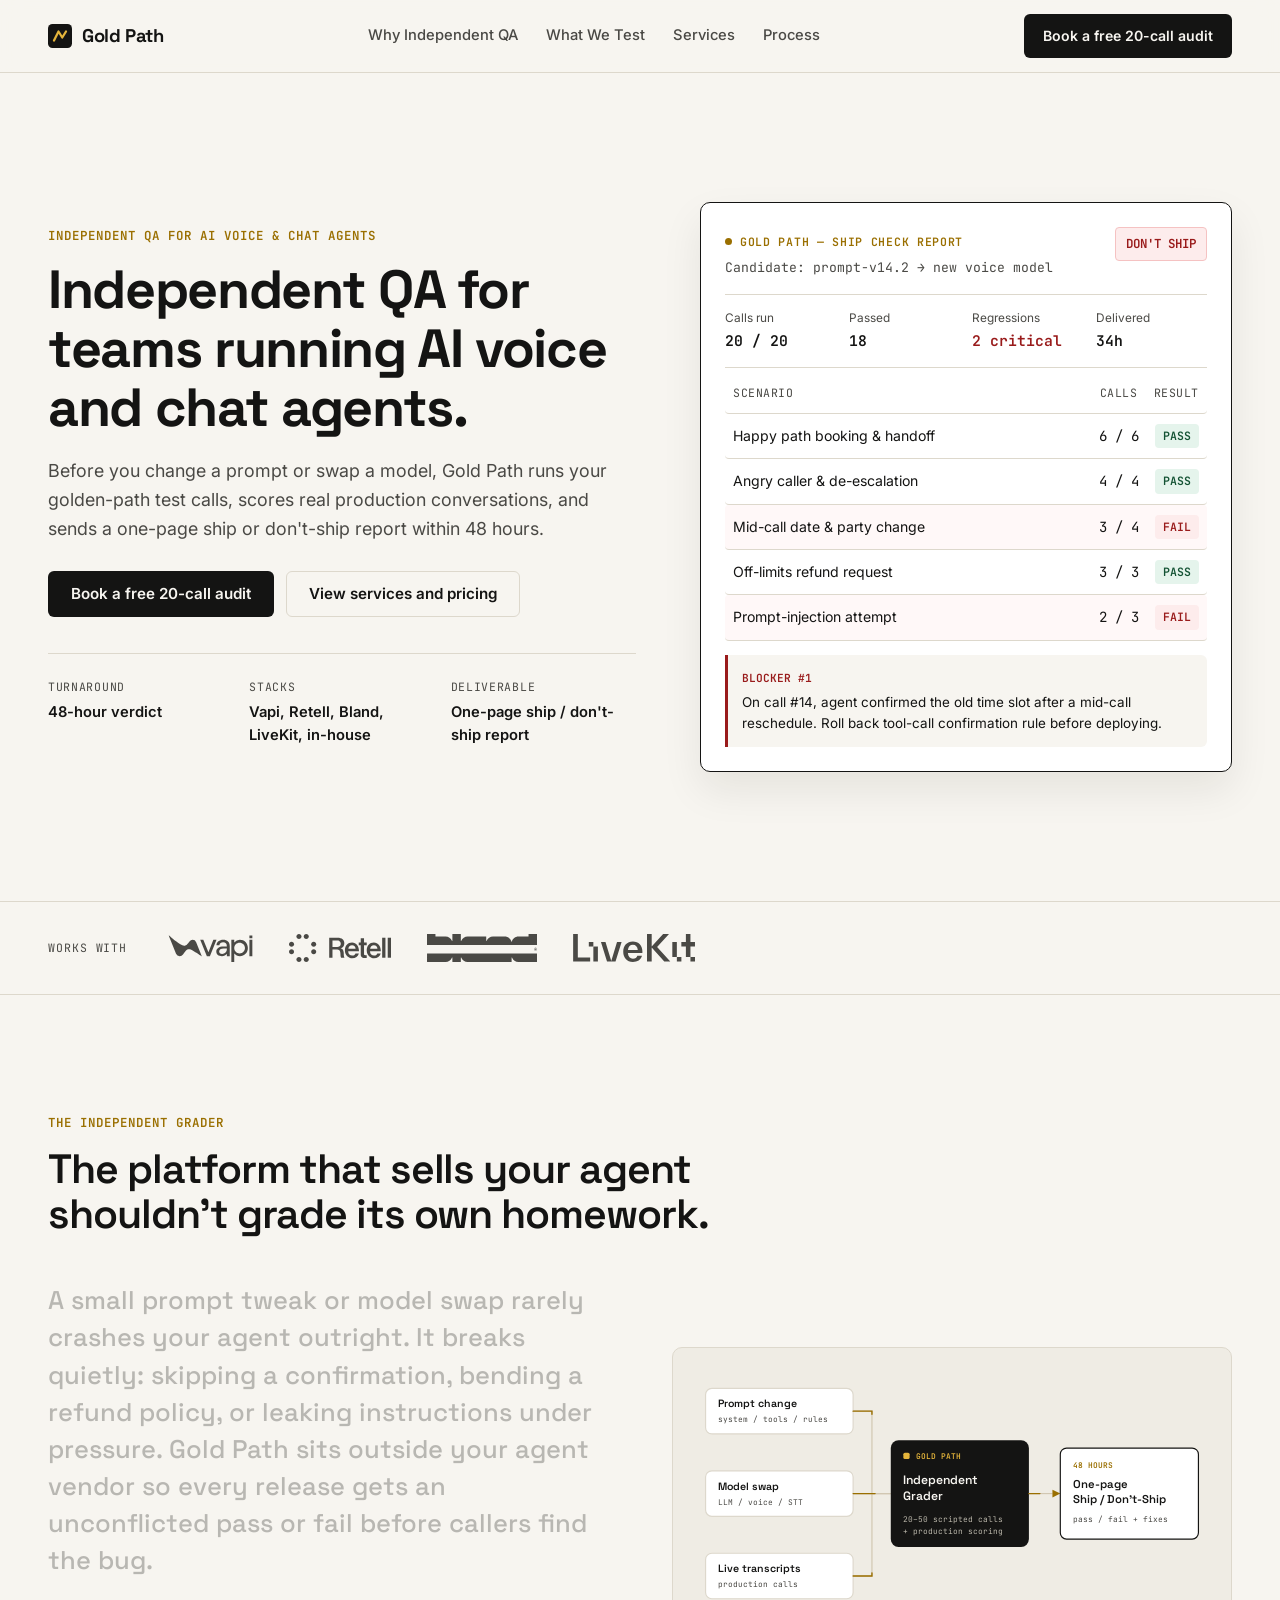
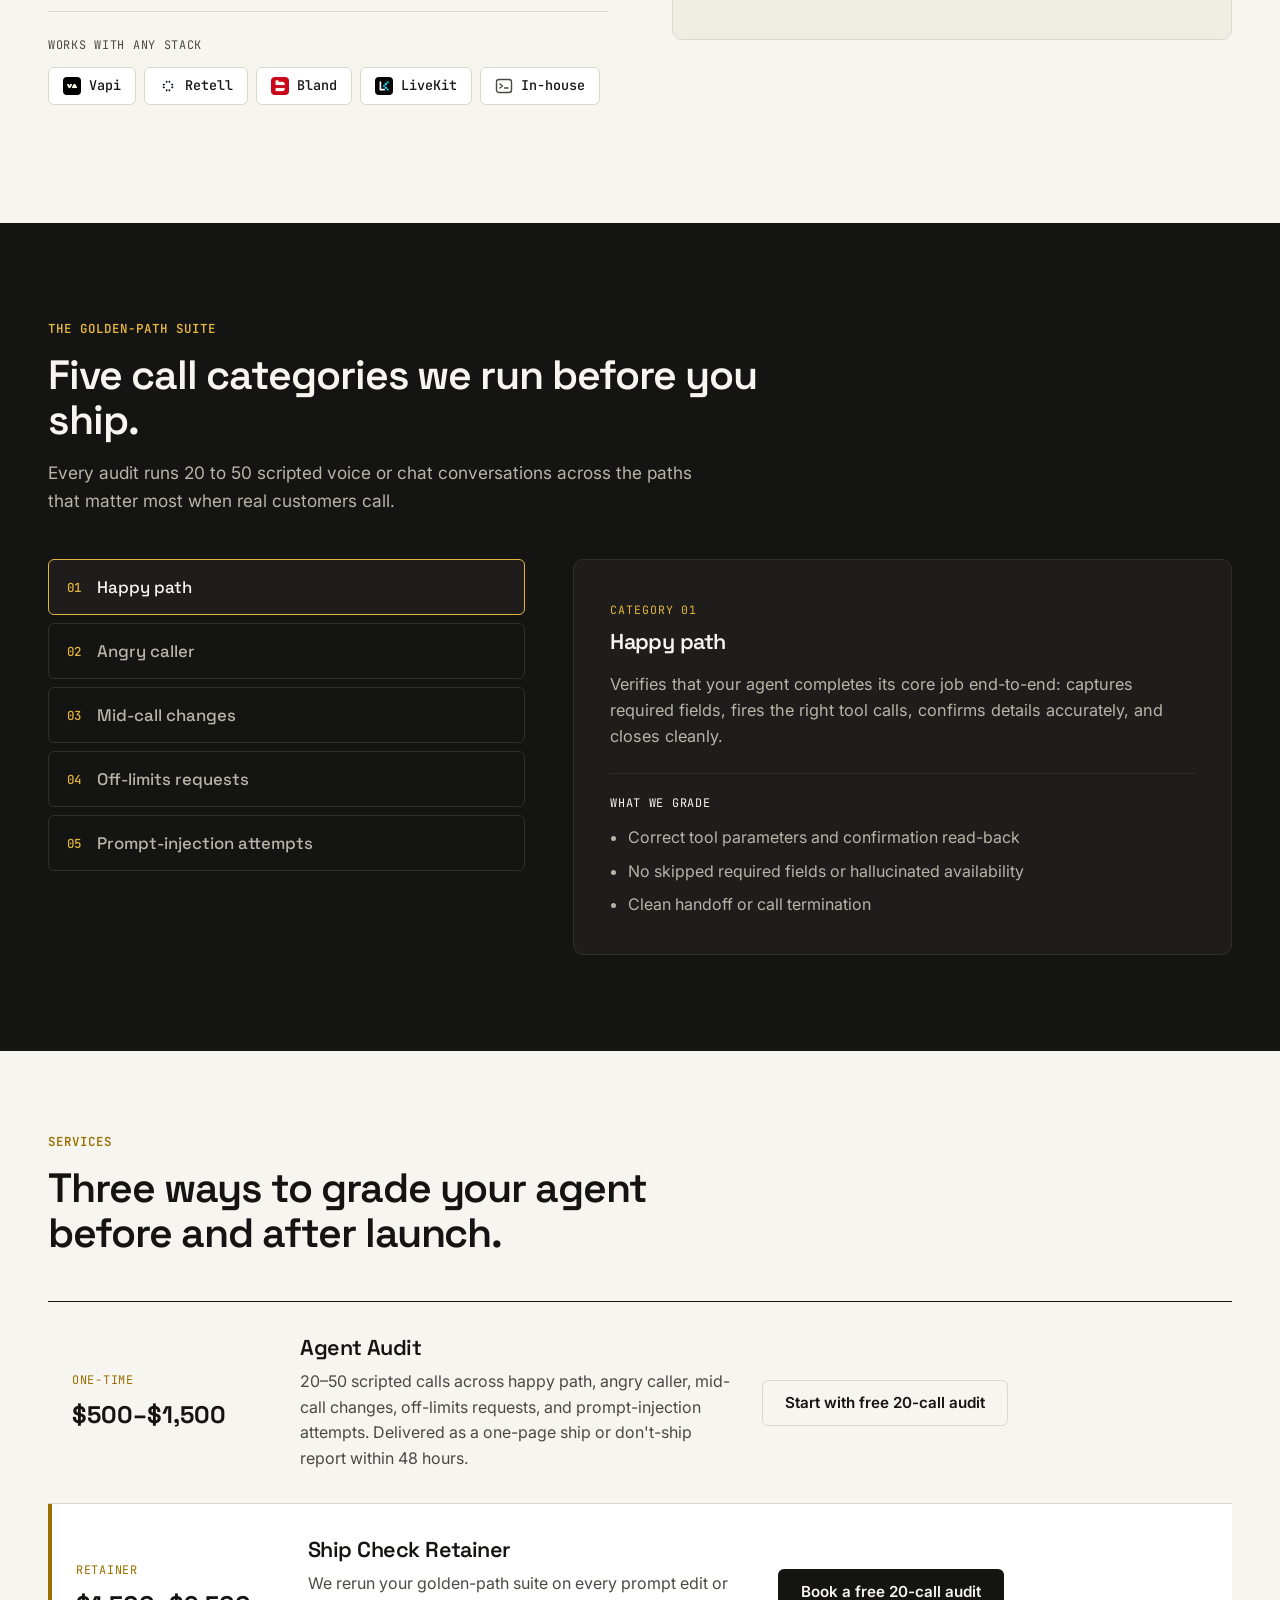
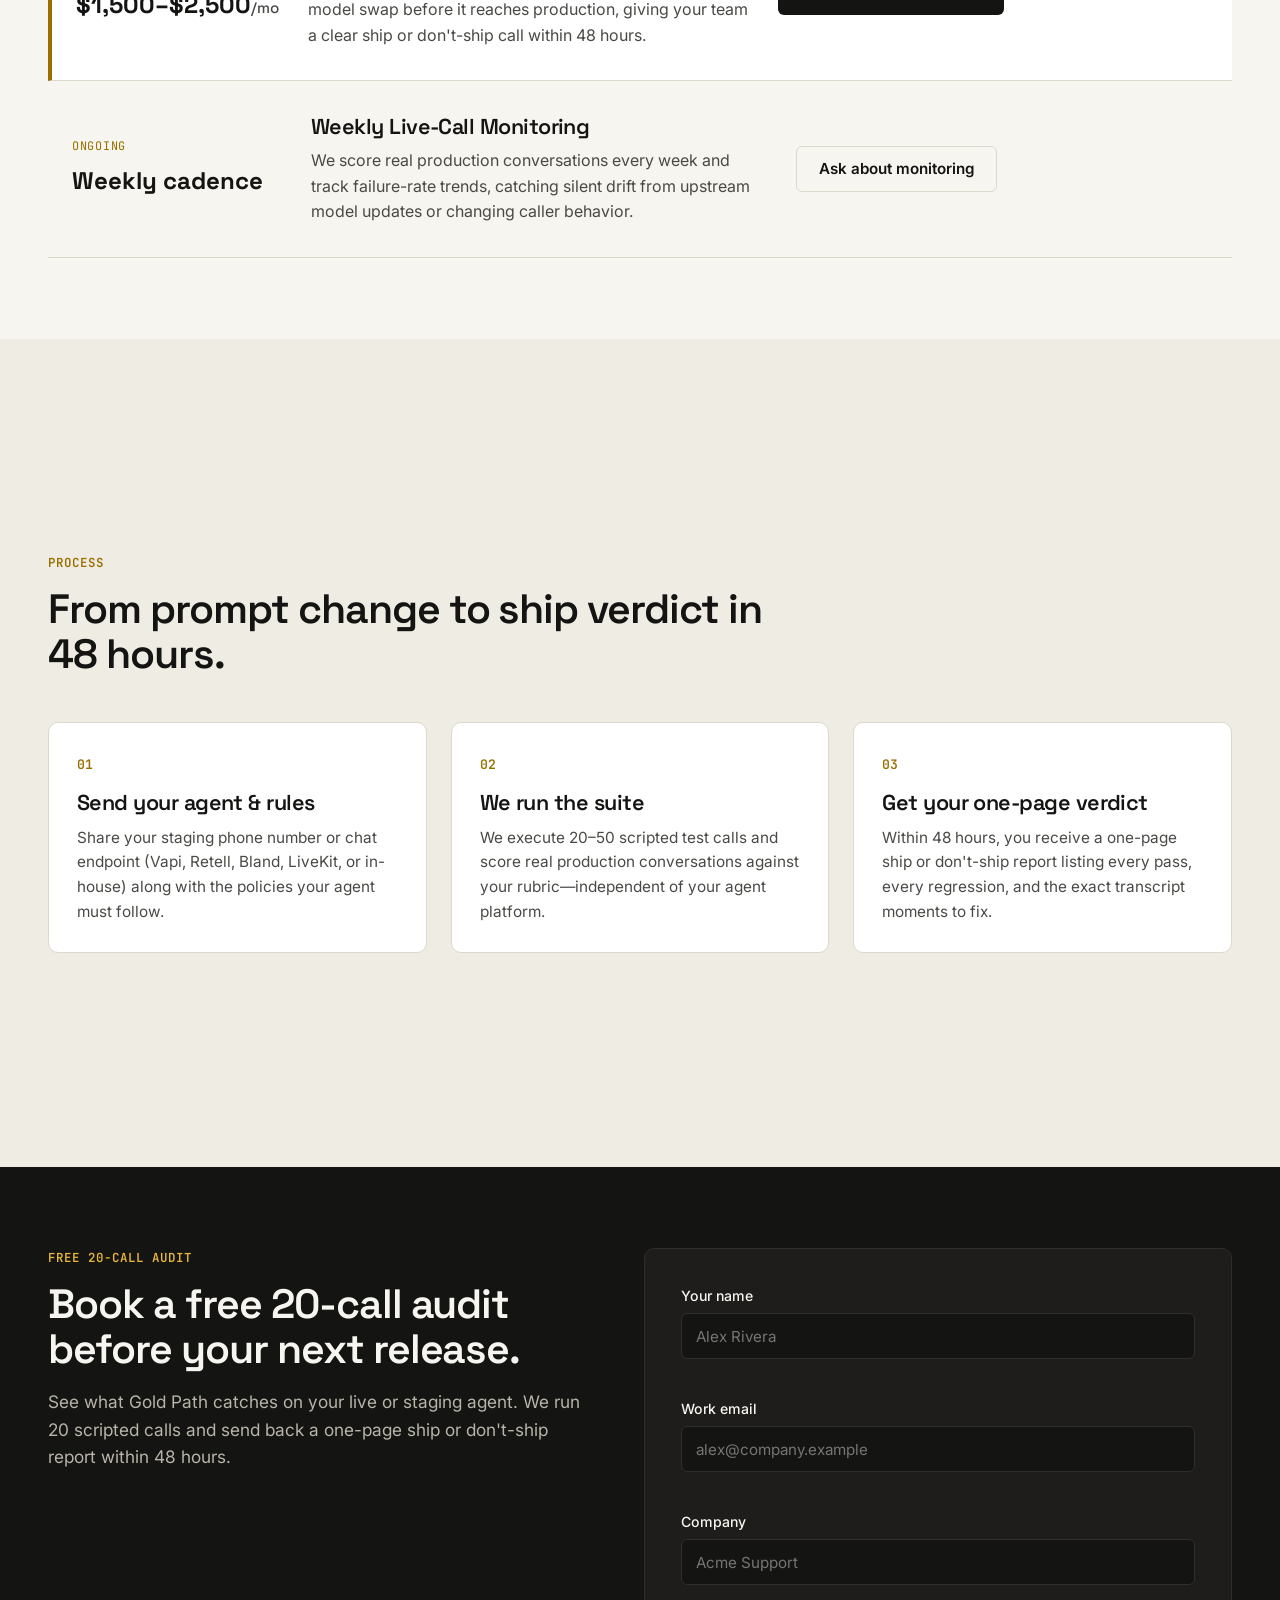
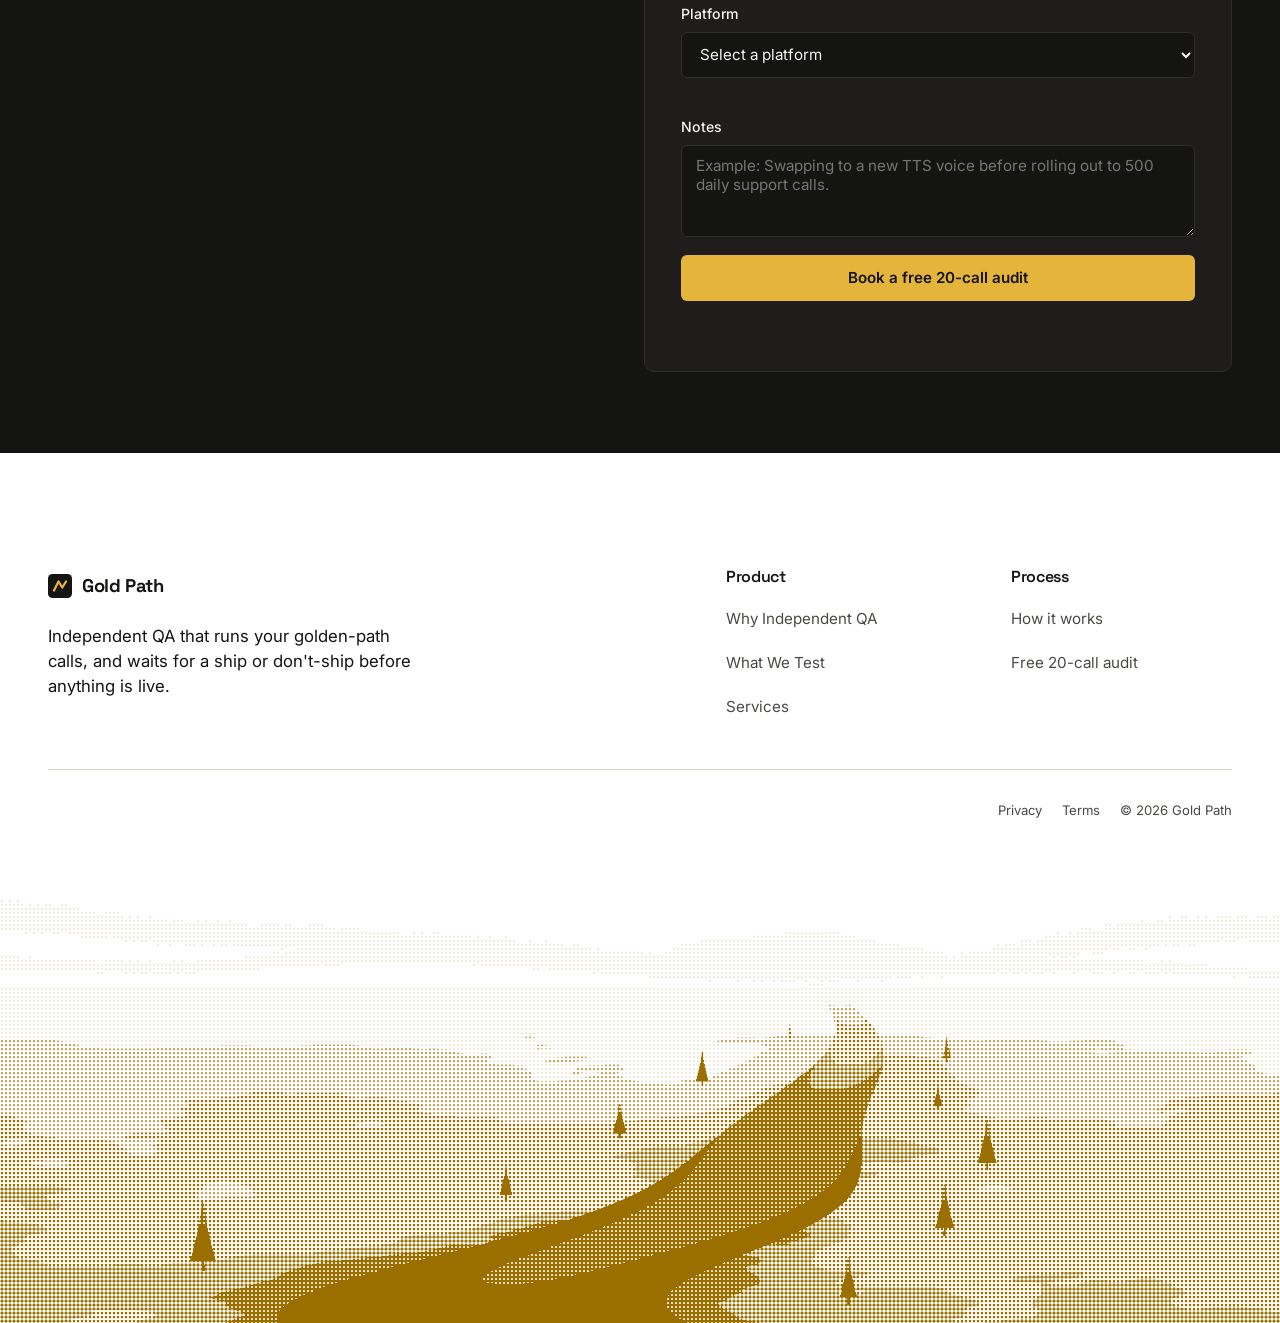
==== commit 13dad384: "Add Salman-style Gold Path footer with dithered winding-path art Replace the compact footer with a w" ====
--- a/index.html
+++ b/index.html
@@ -554,19 +554,48 @@
     </section>
   </main>
 
-  <footer class="site-footer">
-    <div class="wrap footer-inner">
-      <div class="footer-brand">
-        <span class="brand-name">Gold Path</span>
-        <span class="footer-tagline">Independent QA for AI voice and chat agents.</span>
-      </div>
-      <nav class="footer-nav" aria-label="Footer">
-        <a href="#why-independent">Why Independent QA</a>
-        <a href="#scenarios">What We Test</a>
-        <a href="#services">Services</a>
-        <a href="#book-audit">Free 20-call audit</a>
+  <footer class="site-footer" id="site-footer">
+    <div class="wrap footer-top">
+      <div class="footer-brand-block">
+        <a class="brand" href="#top" aria-label="Gold Path home">
+          <span class="brand-mark" aria-hidden="true">
+            <svg width="24" height="24" viewBox="0 0 32 32" fill="none">
+              <rect width="32" height="32" rx="6" fill="currentColor"/>
+              <path d="M8 22L14 10L19 18L24 10" stroke="#E5B53B" stroke-width="3" stroke-linecap="round" stroke-linejoin="round"/>
+            </svg>
+          </span>
+          <span class="brand-name">Gold Path</span>
+        </a>
+        <p class="footer-pitch">Independent QA that runs your golden-path calls, and waits for a ship or don't-ship before anything is live.</p>
+      </div>
+
+      <nav class="footer-cols" aria-label="Footer">
+        <div class="footer-col">
+          <p class="footer-col-title">Product</p>
+          <a href="#why-independent">Why Independent QA</a>
+          <a href="#scenarios">What We Test</a>
+          <a href="#services">Services</a>
+        </div>
+        <div class="footer-col">
+          <p class="footer-col-title">Process</p>
+          <a href="#how-it-works">How it works</a>
+          <a href="#book-audit">Free 20-call audit</a>
+        </div>
       </nav>
-      <p class="footer-meta">No third-party photography used.</p>
+    </div>
+
+    <div class="wrap">
+      <div class="footer-legal">
+        <nav class="footer-legal-links" aria-label="Legal">
+          <a href="privacy.html">Privacy</a>
+          <a href="terms.html">Terms</a>
+          <span>© 2026 Gold Path</span>
+        </nav>
+      </div>
+    </div>
+
+    <div class="footer-art" aria-hidden="true">
+      <img src="assets/footer-gold-path.png" alt="" width="1600" height="720" loading="lazy" decoding="async">
     </div>
   </footer>
 
--- a/styles.css
+++ b/styles.css
@@ -34,6 +34,7 @@
 
   --wrap: 1200px;
   --gutter: clamp(20px, 4vw, 48px);
+  --header-h: 72px;
   --ease: cubic-bezier(0.22, 1, 0.36, 1);
 }
 
@@ -1153,60 +1154,125 @@
   min-height: 1.2em;
 }
 
-/* Footer */
+/* Footer — white band, column links, dithered path bleeding off the bottom */
 .site-footer {
-  background: var(--bg);
-  border-top: 1px solid var(--border);
-  padding-block: 36px;
-}
-
-.footer-inner {
-  display: flex;
-  flex-wrap: wrap;
-  align-items: center;
-  justify-content: space-between;
-  gap: 20px;
-}
-
-.footer-brand {
+  background: var(--surface);
+  color: var(--ink);
+  padding: 0;
+  overflow: hidden;
+}
+
+.footer-top {
+  display: grid;
+  grid-template-columns: minmax(0, 1.15fr) minmax(0, 1fr);
+  gap: clamp(40px, 8vw, 96px);
+  padding-top: calc(var(--header-h) + clamp(24px, 3vw, 40px));
+  padding-bottom: clamp(28px, 4vw, 40px);
+  align-items: start;
+}
+
+.footer-brand-block {
+  max-width: 28rem;
+}
+
+.footer-pitch {
+  margin-top: 16px;
+  font-size: 1.05rem;
+  line-height: 1.5;
+  color: var(--ink);
+  max-width: 34ch;
+}
+
+.footer-cols {
+  display: grid;
+  grid-template-columns: repeat(2, minmax(0, 1fr));
+  gap: clamp(28px, 5vw, 64px);
+}
+
+.footer-col {
   display: flex;
   flex-direction: column;
-  gap: 4px;
-}
-
-.footer-tagline {
-  font-size: 0.88rem;
-  color: var(--ink-muted);
-}
-
-.footer-nav {
-  display: flex;
-  flex-wrap: wrap;
-  gap: 20px;
-}
-
-.footer-nav a {
+  align-items: flex-start;
+}
+
+.footer-col-title {
+  margin: 0 0 8px;
+  font-family: var(--font-display);
+  font-size: 1rem;
+  font-weight: 600;
+  letter-spacing: -0.02em;
+  color: var(--ink);
+}
+
+.footer-col a {
   color: var(--ink-muted);
   text-decoration: none;
-  font-size: 0.88rem;
+  font-size: 0.95rem;
   min-height: 44px;
   display: inline-flex;
   align-items: center;
-}
-
-.footer-nav a:hover {
+  transition: color 0.16s var(--ease);
+}
+
+.footer-col a:hover {
   color: var(--ink);
   text-decoration: underline;
   text-underline-offset: 4px;
 }
 
-.footer-meta {
+.footer-legal {
+  display: flex;
+  flex-wrap: wrap;
+  align-items: center;
+  justify-content: flex-end;
+  gap: 12px 24px;
+  padding-top: 18px;
+  border-top: 1px solid var(--border);
+}
+
+.footer-legal-links {
+  display: flex;
+  flex-wrap: wrap;
+  align-items: center;
+  gap: 8px 20px;
+}
+
+.footer-legal-links a,
+.footer-legal-links span {
+  color: var(--ink-muted);
+  text-decoration: none;
+  font-size: 0.82rem;
+  min-height: 44px;
+  display: inline-flex;
+  align-items: center;
+}
+
+.footer-legal-links a:hover {
+  color: var(--ink);
+  text-decoration: underline;
+  text-underline-offset: 3px;
+}
+
+.footer-art {
+  position: relative;
   width: 100%;
-  padding-top: 20px;
-  border-top: 1px solid var(--border);
-  font-family: var(--font-mono);
-  font-size: 0.78rem;
-  color: var(--ink-muted);
+  height: clamp(200px, 36vw, 440px);
+  margin-top: clamp(20px, 4vw, 56px);
+  pointer-events: none;
+  overflow: hidden;
+}
+
+.footer-art img {
+  position: absolute;
+  left: 0;
+  right: 0;
+  bottom: 0;
+  width: 100%;
+  height: 125%;
+  object-fit: cover;
+  object-position: center bottom;
+  display: block;
+  user-select: none;
 }
 
 
@@ -1297,7 +1363,8 @@
   .hero-grid,
   .thesis-grid,
   .scenarios-layout,
-  .close-grid {
+  .close-grid,
+  .footer-top {
     grid-template-columns: minmax(0, 1fr);
   }
 
@@ -1334,6 +1401,19 @@
   .report-summary-bar {
     grid-template-columns: repeat(2, minmax(0, 1fr));
   }
+
+  .footer-cols {
+    grid-template-columns: minmax(0, 1fr);
+    gap: 28px;
+  }
+
+  .footer-legal {
+    justify-content: flex-start;
+  }
+
+  .footer-art {
+    height: clamp(200px, 58vw, 320px);
+  }
 }
 
 @media (max-width: 480px) {
@@ -1392,6 +1472,29 @@
 
 .thanks-page-inner .btn {
   margin-top: 12px;
+}
+
+.legal-page {
+  min-height: auto;
+  align-items: flex-start;
+}
+
+.legal-copy {
+  max-width: 40rem;
+  display: flex;
+  flex-direction: column;
+  gap: 16px;
+  padding-block: 12px;
+}
+
+.legal-copy h2 {
+  font-size: 1.25rem;
+  margin-top: 8px;
+}
+
+.legal-copy .btn {
+  margin-top: 8px;
+  align-self: flex-start;
 }
 
 /* Reduced motion */
